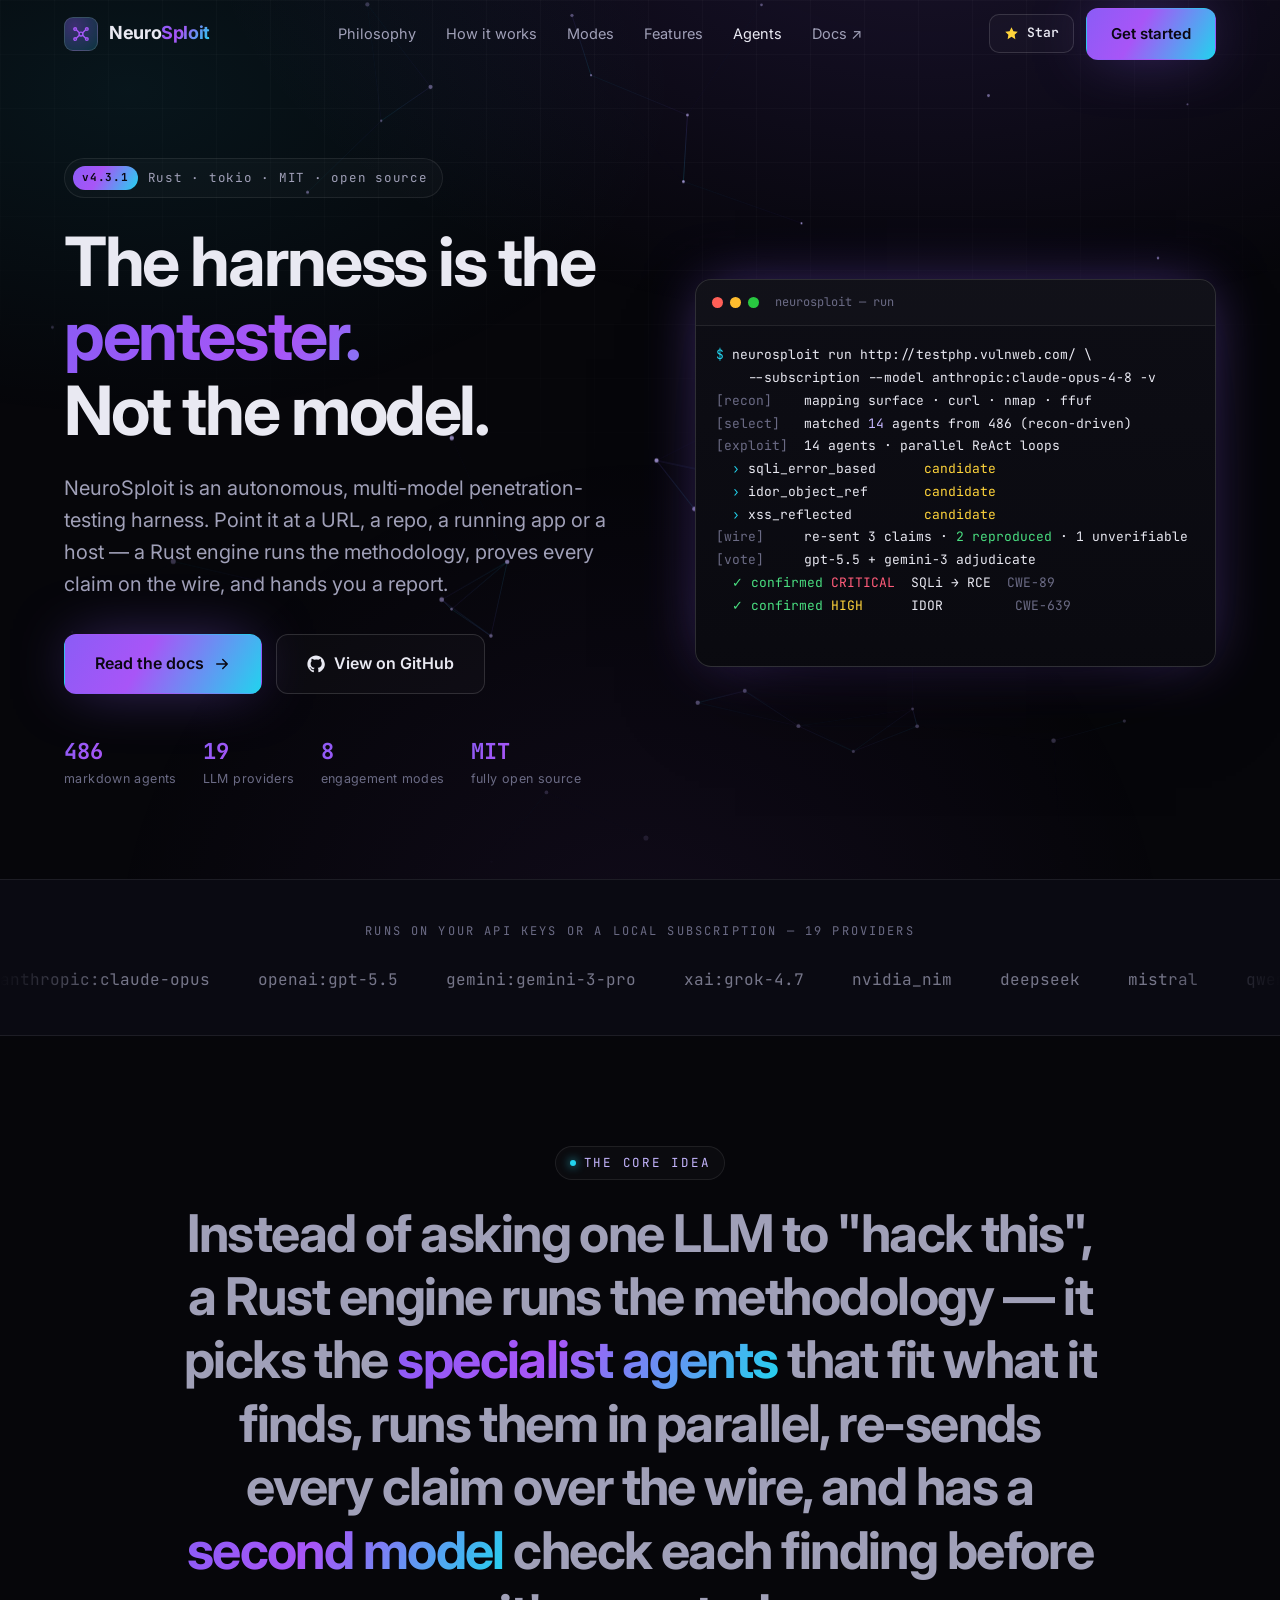
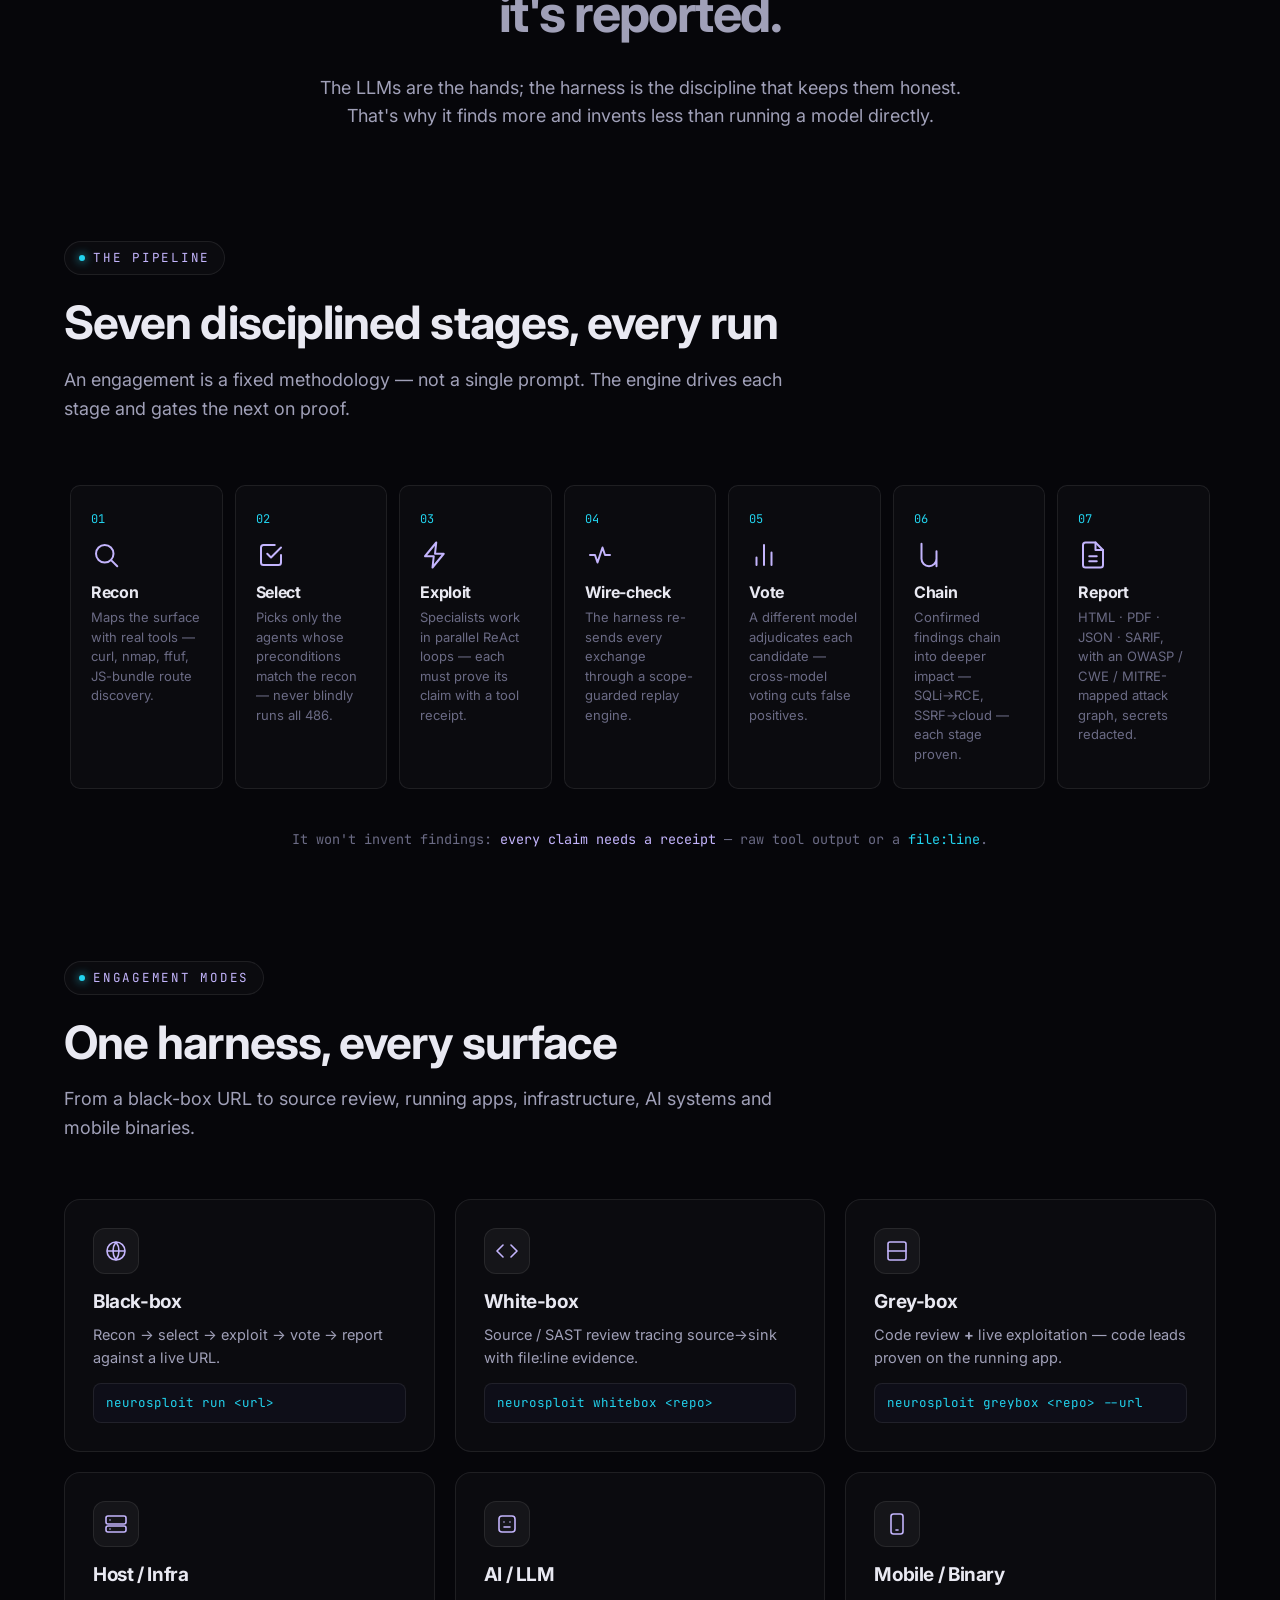
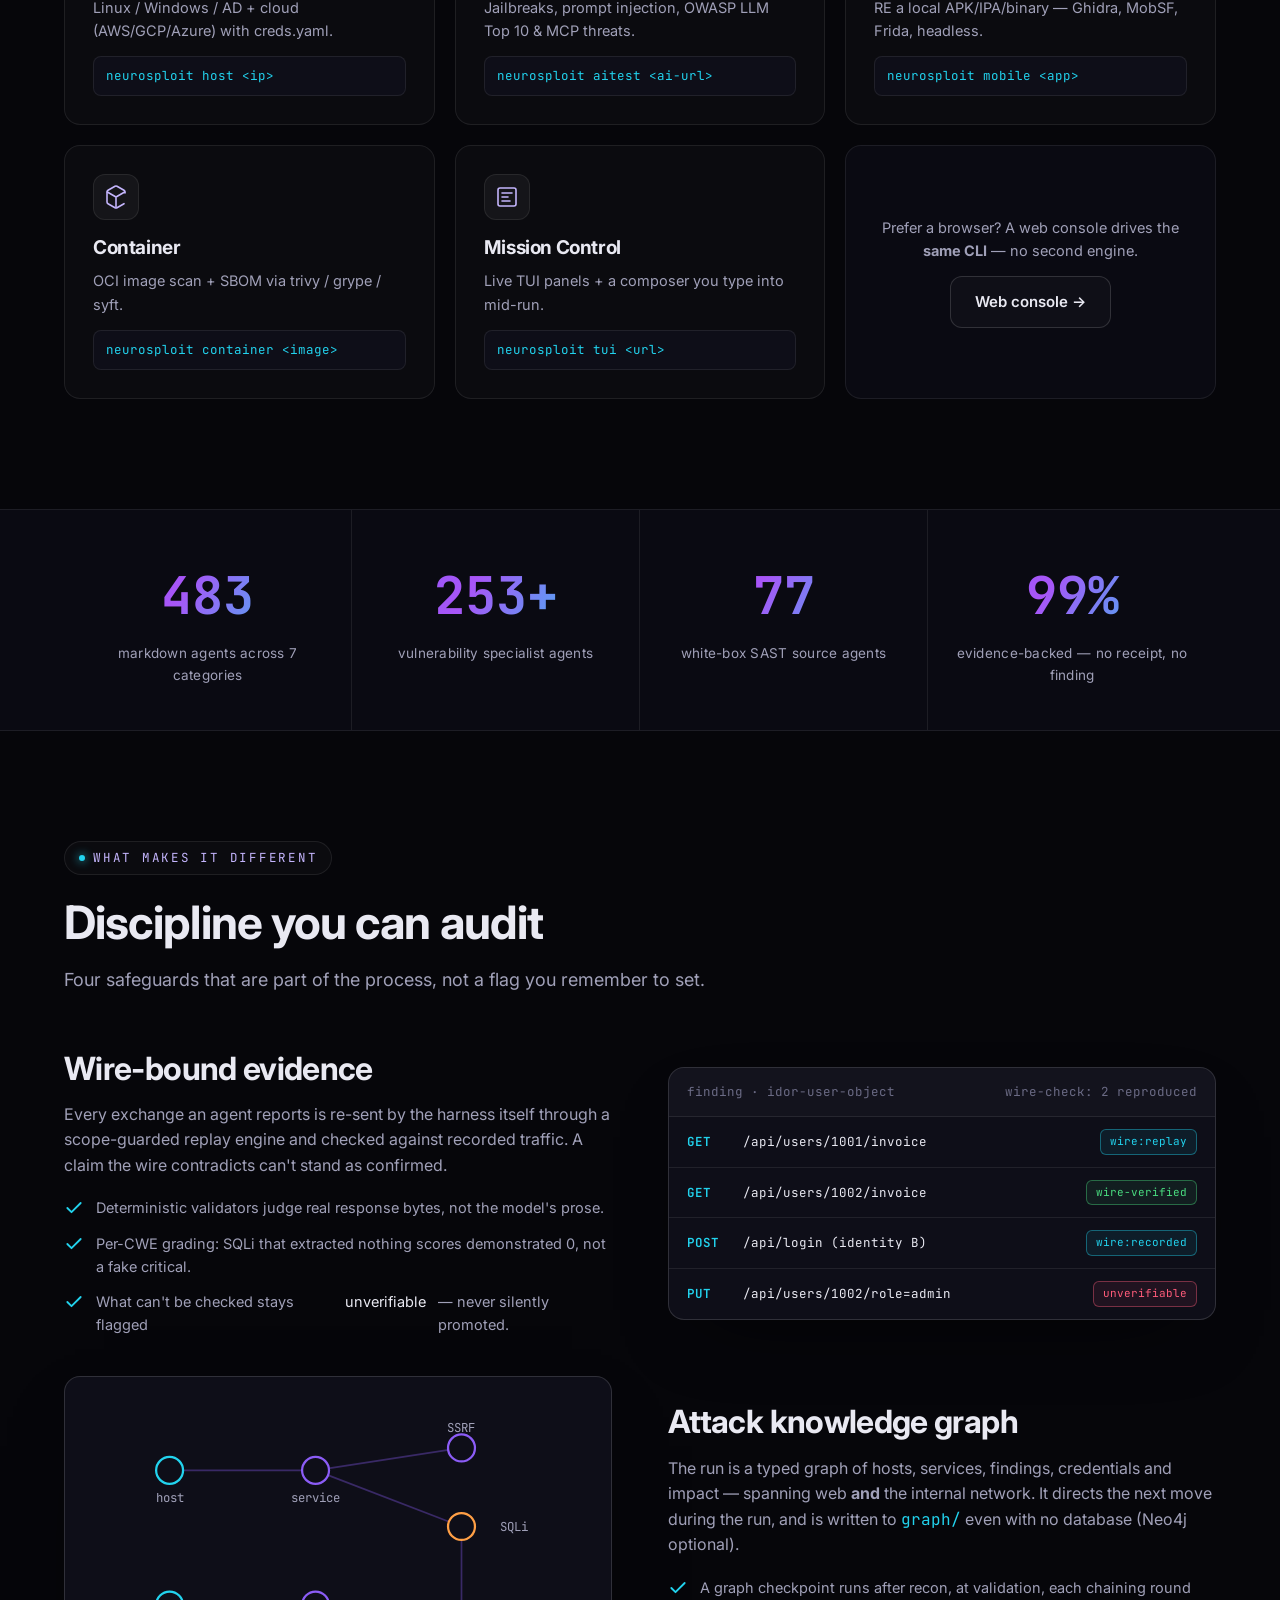
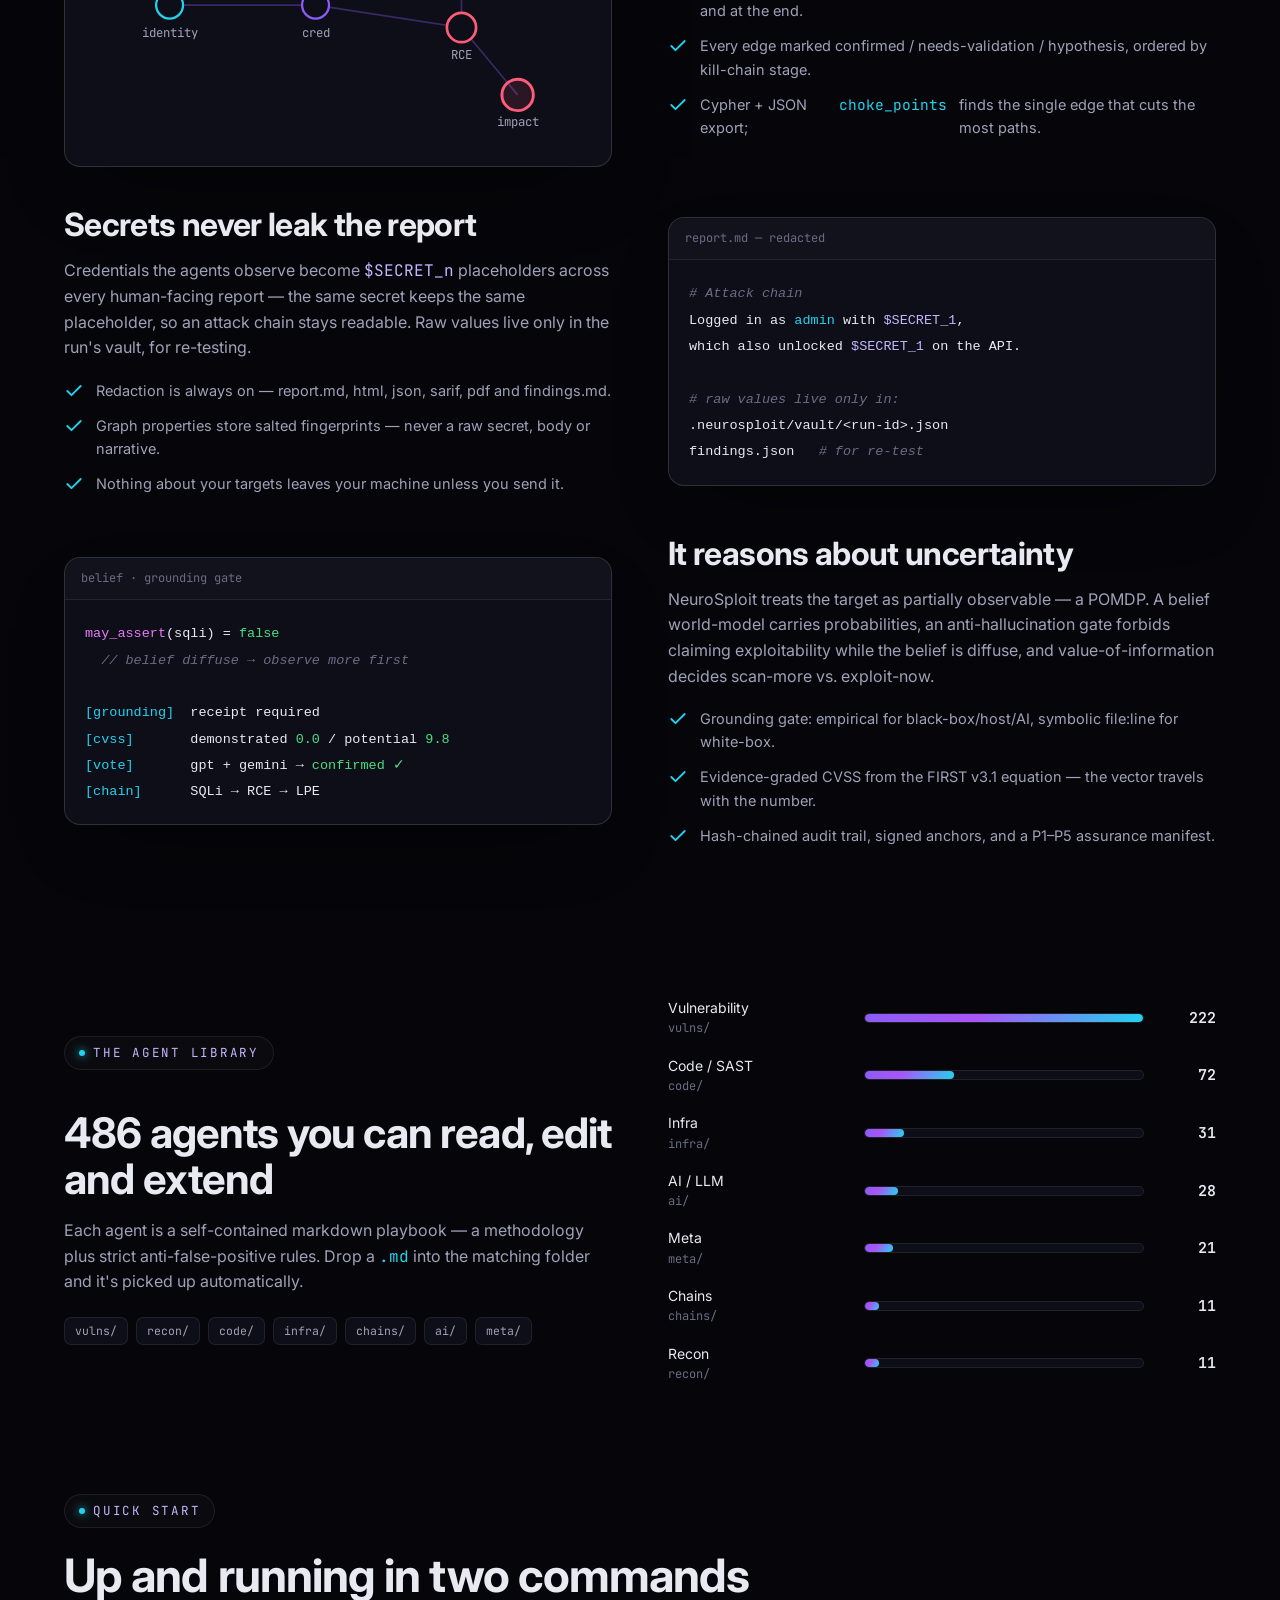
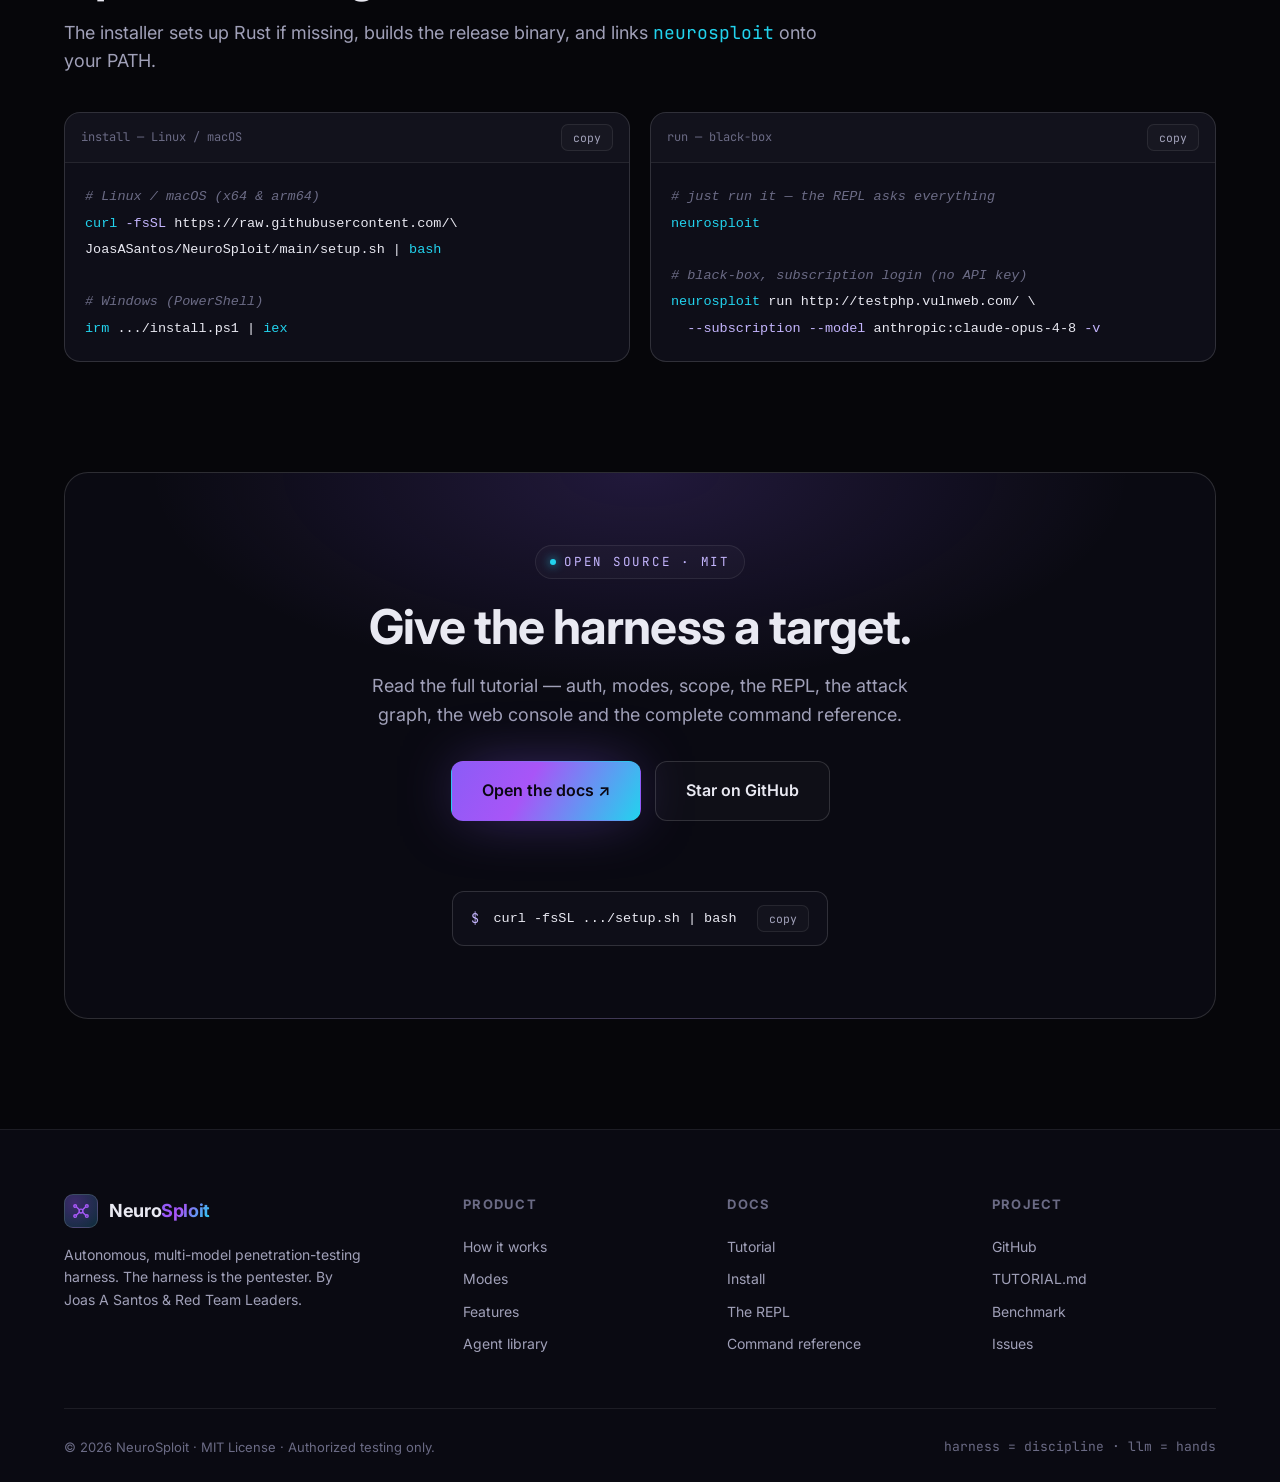
==== index.html @ c35fa8fe "feat: NeuroSploit marketing site + full docs for GitHub Pages Animated landing page (neural-network " ====
<!doctype html>
<html lang="en">
<head>
<meta charset="utf-8" />
<meta name="viewport" content="width=device-width, initial-scale=1" />
<title>NeuroSploit — Autonomous AI Penetration-Testing Harness</title>
<meta name="description" content="NeuroSploit is an autonomous, multi-model penetration-testing harness written in Rust. The harness is the pentester — recon, exploit, wire-check, cross-model vote, chain and report, with every claim backed by a receipt." />
<meta name="theme-color" content="#06060a" />

<!-- Open Graph -->
<meta property="og:type" content="website" />
<meta property="og:title" content="NeuroSploit — Autonomous AI Penetration-Testing Harness" />
<meta property="og:description" content="The harness is the pentester, not the model. Autonomous, multi-model, CLI-first, open source (MIT)." />
<meta property="og:url" content="https://neurosploitai.github.io/" />
<meta name="twitter:card" content="summary_large_image" />

<link rel="icon" href="assets/favicon.svg" type="image/svg+xml" />
<link rel="preconnect" href="https://fonts.googleapis.com" />
<link rel="preconnect" href="https://fonts.gstatic.com" crossorigin />
<link rel="stylesheet" href="https://fonts.googleapis.com/css2?family=Inter:wght@400;500;600;700;800&family=JetBrains+Mono:wght@400;500;600;700&display=swap" />
<link rel="stylesheet" href="assets/css/styles.css" />
</head>
<body>

<!-- ============ NAV ============ -->
<header class="nav" id="nav">
  <div class="wrap">
    <a class="brand" href="#top" aria-label="NeuroSploit home">
      <span class="logo">
        <svg viewBox="0 0 24 24" fill="none" stroke="url(#ng)" stroke-width="1.7" stroke-linecap="round" stroke-linejoin="round">
          <defs><linearGradient id="ng" x1="0" y1="0" x2="24" y2="24"><stop offset="0" stop-color="#a855f7"/><stop offset="1" stop-color="#22d3ee"/></linearGradient></defs>
          <circle cx="12" cy="12" r="2.3"/><circle cx="5" cy="6" r="1.6"/><circle cx="19" cy="6" r="1.6"/><circle cx="5" cy="18" r="1.6"/><circle cx="19" cy="18" r="1.6"/>
          <path d="M6.4 7 10 10.5M17.6 7 14 10.5M6.4 17 10 13.5M17.6 17 14 13.5"/>
        </svg>
      </span>
      <span>Neuro<b>Sploit</b></span>
    </a>

    <nav class="nav-links" id="navLinks">
      <a href="#thesis">Philosophy</a>
      <a href="#how">How it works</a>
      <a href="#modes">Modes</a>
      <a href="#features">Features</a>
      <a href="#agents">Agents</a>
      <a href="docs.html" target="_blank" rel="noopener">Docs ↗</a>
    </nav>

    <div class="nav-cta">
      <a class="nav-star" href="https://github.com/JoasASantos/NeuroSploit" target="_blank" rel="noopener">
        <svg viewBox="0 0 24 24" fill="currentColor"><path d="m12 2 3.09 6.26L22 9.27l-5 4.87L18.18 21 12 17.27 5.82 21 7 14.14l-5-4.87 6.91-1.01L12 2z"/></svg>
        Star
      </a>
      <a class="btn btn-primary" href="docs.html" target="_blank" rel="noopener">Get started</a>
      <button class="nav-burger" id="burger" aria-label="Menu"><span></span><span></span><span></span></button>
    </div>
  </div>
</header>

<main id="top">

<!-- ============ HERO ============ -->
<section class="hero">
  <canvas id="neural-canvas"></canvas>
  <div class="wrap">
    <div class="hero-grid">
      <div class="hero-copy">
        <span class="hero-badge"><span class="tag">v4.3.1</span> Rust · tokio · MIT · open source</span>
        <h1>
          <span class="line">The harness is the</span>
          <span class="line gradient-text">pentester.</span>
          <span class="line">Not the model.</span>
        </h1>
        <p class="lead">
          NeuroSploit is an autonomous, multi-model penetration-testing harness.
          Point it at a URL, a repo, a running app or a host — a Rust engine runs the
          methodology, proves every claim on the wire, and hands you a report.
        </p>
        <div class="hero-actions">
          <a class="btn btn-primary btn-lg" href="docs.html" target="_blank" rel="noopener">
            Read the docs
            <svg viewBox="0 0 24 24" fill="none" stroke="currentColor" stroke-width="2" stroke-linecap="round" stroke-linejoin="round"><path d="M5 12h14M13 6l6 6-6 6"/></svg>
          </a>
          <a class="btn btn-ghost btn-lg" href="https://github.com/JoasASantos/NeuroSploit" target="_blank" rel="noopener">
            <svg viewBox="0 0 24 24" fill="currentColor"><path d="M12 .5C5.7.5.5 5.7.5 12c0 5.1 3.3 9.4 7.9 10.9.6.1.8-.3.8-.6v-2c-3.2.7-3.9-1.5-3.9-1.5-.5-1.3-1.3-1.7-1.3-1.7-1.1-.7.1-.7.1-.7 1.2.1 1.8 1.2 1.8 1.2 1 1.8 2.8 1.3 3.5 1 .1-.8.4-1.3.8-1.6-2.6-.3-5.3-1.3-5.3-5.7 0-1.3.5-2.3 1.2-3.1-.1-.3-.5-1.5.1-3.1 0 0 1-.3 3.3 1.2a11.5 11.5 0 0 1 6 0C17.3 4.7 18.3 5 18.3 5c.6 1.6.2 2.8.1 3.1.8.8 1.2 1.8 1.2 3.1 0 4.4-2.7 5.4-5.3 5.7.4.4.8 1.1.8 2.2v3.3c0 .3.2.7.8.6 4.6-1.5 7.9-5.8 7.9-10.9C23.5 5.7 18.3.5 12 .5z"/></svg>
            View on GitHub
          </a>
        </div>
        <div class="hero-meta">
          <div class="m"><b data-count="486">0</b><span>markdown agents</span></div>
          <div class="m"><b data-count="19">0</b><span>LLM providers</span></div>
          <div class="m"><b data-count="8">0</b><span>engagement modes</span></div>
          <div class="m"><b>MIT</b><span>fully open source</span></div>
        </div>
      </div>

      <!-- terminal -->
      <div class="terminal reveal">
        <div class="terminal-bar">
          <span class="dots"><i></i><i></i><i></i></span>
          <span class="title">neurosploit — run</span>
        </div>
        <div class="terminal-body" id="term"></div>
      </div>
    </div>
  </div>
</section>

<!-- ============ PROVIDERS MARQUEE ============ -->
<div class="marquee-wrap">
  <div class="wrap"><p class="marquee-label">Runs on your API keys or a local subscription — 19 providers</p></div>
  <div class="marquee-mask">
    <div class="marquee" id="marquee">
      <span>anthropic:claude-opus</span><span>openai:gpt-5.5</span><span>gemini:gemini-3-pro</span><span>xai:grok-4.7</span><span>nvidia_nim</span><span>deepseek</span><span>mistral</span><span>qwen</span><span>groq</span><span>together</span><span>moonshot:kimi-k3</span><span>openrouter</span><span>ollama · local</span><span>llamacpp · CPU</span><span>litellm proxy</span>
      <span>anthropic:claude-opus</span><span>openai:gpt-5.5</span><span>gemini:gemini-3-pro</span><span>xai:grok-4.7</span><span>nvidia_nim</span><span>deepseek</span><span>mistral</span><span>qwen</span><span>groq</span><span>together</span><span>moonshot:kimi-k3</span><span>openrouter</span><span>ollama · local</span><span>llamacpp · CPU</span><span>litellm proxy</span>
    </div>
  </div>
</div>

<!-- ============ THESIS ============ -->
<section class="section" id="thesis">
  <div class="wrap thesis">
    <span class="eyebrow reveal"><span class="dot"></span>The core idea</span>
    <p class="big reveal d1">
      Instead of asking one LLM to <em>"hack this"</em>, a Rust engine runs the methodology —
      it picks the <span class="gradient-text">specialist agents</span> that fit what it finds,
      runs them in parallel, re-sends every claim over the wire, and has a
      <span class="gradient-text">second model</span> check each finding before it's reported.
    </p>
    <p class="reveal d2">The LLMs are the hands; the harness is the discipline that keeps them honest. That's why it finds more and invents less than running a model directly.</p>
  </div>
</section>

<!-- ============ HOW IT WORKS ============ -->
<section class="section" id="how" style="padding-top:0">
  <div class="wrap">
    <div class="section-head reveal">
      <span class="eyebrow"><span class="dot"></span>The pipeline</span>
      <h2>Seven disciplined stages, every run</h2>
      <p>An engagement is a fixed methodology — not a single prompt. The engine drives each stage and gates the next on proof.</p>
    </div>
    <div class="pipeline reveal d1">
      <div class="pipe-step"><div class="n">01</div><svg class="ico" viewBox="0 0 24 24" fill="none" stroke="currentColor" stroke-width="1.6" stroke-linecap="round" stroke-linejoin="round"><circle cx="11" cy="11" r="7"/><path d="m21 21-4.3-4.3"/></svg><h4>Recon</h4><p>Maps the surface with real tools — curl, nmap, ffuf, JS-bundle route discovery.</p></div>
      <div class="pipe-step"><div class="n">02</div><svg class="ico" viewBox="0 0 24 24" fill="none" stroke="currentColor" stroke-width="1.6" stroke-linecap="round" stroke-linejoin="round"><path d="M9 11l3 3 8-8"/><path d="M20 12v6a2 2 0 0 1-2 2H6a2 2 0 0 1-2-2V6a2 2 0 0 1 2-2h9"/></svg><h4>Select</h4><p>Picks only the agents whose preconditions match the recon — never blindly runs all 486.</p></div>
      <div class="pipe-step"><div class="n">03</div><svg class="ico" viewBox="0 0 24 24" fill="none" stroke="currentColor" stroke-width="1.6" stroke-linecap="round" stroke-linejoin="round"><path d="m13 2-9 11h7l-1 9 9-11h-7l1-9z"/></svg><h4>Exploit</h4><p>Specialists work in parallel ReAct loops — each must prove its claim with a tool receipt.</p></div>
      <div class="pipe-step"><div class="n">04</div><svg class="ico" viewBox="0 0 24 24" fill="none" stroke="currentColor" stroke-width="1.6" stroke-linecap="round" stroke-linejoin="round"><path d="M4 12h4l2 6 4-12 2 6h4"/></svg><h4>Wire-check</h4><p>The harness re-sends every exchange through a scope-guarded replay engine.</p></div>
      <div class="pipe-step"><div class="n">05</div><svg class="ico" viewBox="0 0 24 24" fill="none" stroke="currentColor" stroke-width="1.6" stroke-linecap="round" stroke-linejoin="round"><path d="M18 20V10M12 20V4M6 20v-6"/></svg><h4>Vote</h4><p>A different model adjudicates each candidate — cross-model voting cuts false positives.</p></div>
      <div class="pipe-step"><div class="n">06</div><svg class="ico" viewBox="0 0 24 24" fill="none" stroke="currentColor" stroke-width="1.6" stroke-linecap="round" stroke-linejoin="round"><path d="M6 3v12M18 9v12M6 15a6 6 0 0 0 6 6 6 6 0 0 0 6-6"/><circle cx="6" cy="3" r="0"/></svg><h4>Chain</h4><p>Confirmed findings chain into deeper impact — SQLi→RCE, SSRF→cloud — each stage proven.</p></div>
      <div class="pipe-step"><div class="n">07</div><svg class="ico" viewBox="0 0 24 24" fill="none" stroke="currentColor" stroke-width="1.6" stroke-linecap="round" stroke-linejoin="round"><path d="M14 2H6a2 2 0 0 0-2 2v16a2 2 0 0 0 2 2h12a2 2 0 0 0 2-2V8z"/><path d="M14 2v6h6M9 13h6M9 17h6"/></svg><h4>Report</h4><p>HTML · PDF · JSON · SARIF, with an OWASP / CWE / MITRE-mapped attack graph, secrets redacted.</p></div>
    </div>
    <p class="reveal d2" style="text-align:center;margin-top:34px;color:var(--text-faint);font-family:var(--mono);font-size:13.5px">
      It won't invent findings: <span style="color:var(--violet-soft)">every claim needs a receipt</span> — raw tool output or a <span style="color:var(--cyan)">file:line</span>.
    </p>
  </div>
</section>

<!-- ============ MODES ============ -->
<section class="section" id="modes" style="padding-top:0">
  <div class="wrap">
    <div class="section-head reveal">
      <span class="eyebrow"><span class="dot"></span>Engagement modes</span>
      <h2>One harness, every surface</h2>
      <p>From a black-box URL to source review, running apps, infrastructure, AI systems and mobile binaries.</p>
    </div>
    <div class="grid grid-3">
      <div class="card mode-card reveal"><div class="card-ico"><svg viewBox="0 0 24 24" fill="none" stroke="currentColor" stroke-width="1.6"><circle cx="12" cy="12" r="9"/><path d="M3 12h18M12 3a15 15 0 0 1 0 18M12 3a15 15 0 0 0 0 18"/></svg></div><h3>Black-box</h3><p>Recon → select → exploit → vote → report against a live URL.</p><div class="cmd-line">neurosploit run &lt;url&gt;</div></div>
      <div class="card mode-card reveal d1"><div class="card-ico"><svg viewBox="0 0 24 24" fill="none" stroke="currentColor" stroke-width="1.6" stroke-linecap="round" stroke-linejoin="round"><path d="m8 6-6 6 6 6M16 6l6 6-6 6"/></svg></div><h3>White-box</h3><p>Source / SAST review tracing source→sink with file:line evidence.</p><div class="cmd-line">neurosploit whitebox &lt;repo&gt;</div></div>
      <div class="card mode-card reveal d2"><div class="card-ico"><svg viewBox="0 0 24 24" fill="none" stroke="currentColor" stroke-width="1.6" stroke-linecap="round" stroke-linejoin="round"><rect x="3" y="3" width="18" height="18" rx="2"/><path d="M3 12h18"/></svg></div><h3>Grey-box</h3><p>Code review <b>+</b> live exploitation — code leads proven on the running app.</p><div class="cmd-line">neurosploit greybox &lt;repo&gt; --url</div></div>
      <div class="card mode-card reveal"><div class="card-ico"><svg viewBox="0 0 24 24" fill="none" stroke="currentColor" stroke-width="1.6" stroke-linecap="round" stroke-linejoin="round"><rect x="2" y="4" width="20" height="8" rx="2"/><rect x="2" y="14" width="20" height="6" rx="2"/><path d="M6 8h.01M6 17h.01"/></svg></div><h3>Host / Infra</h3><p>Linux / Windows / AD + cloud (AWS/GCP/Azure) with creds.yaml.</p><div class="cmd-line">neurosploit host &lt;ip&gt;</div></div>
      <div class="card mode-card reveal d1"><div class="card-ico"><svg viewBox="0 0 24 24" fill="none" stroke="currentColor" stroke-width="1.6" stroke-linecap="round" stroke-linejoin="round"><rect x="4" y="4" width="16" height="16" rx="3"/><path d="M9 10h.01M15 10h.01M9 15h6"/></svg></div><h3>AI / LLM</h3><p>Jailbreaks, prompt injection, OWASP LLM Top 10 &amp; MCP threats.</p><div class="cmd-line">neurosploit aitest &lt;ai-url&gt;</div></div>
      <div class="card mode-card reveal d2"><div class="card-ico"><svg viewBox="0 0 24 24" fill="none" stroke="currentColor" stroke-width="1.6" stroke-linecap="round" stroke-linejoin="round"><rect x="6" y="2" width="12" height="20" rx="2.5"/><path d="M11 18h2"/></svg></div><h3>Mobile / Binary</h3><p>RE a local APK/IPA/binary — Ghidra, MobSF, Frida, headless.</p><div class="cmd-line">neurosploit mobile &lt;app&gt;</div></div>
      <div class="card mode-card reveal"><div class="card-ico"><svg viewBox="0 0 24 24" fill="none" stroke="currentColor" stroke-width="1.6" stroke-linecap="round" stroke-linejoin="round"><path d="M21 8V7a2 2 0 0 0-1-1.7l-7-4a2 2 0 0 0-2 0l-7 4A2 2 0 0 0 3 7v10a2 2 0 0 0 1 1.7l7 4a2 2 0 0 0 2 0l7-4"/><path d="m3.3 7 8.7 5 8.7-5M12 22V12"/></svg></div><h3>Container</h3><p>OCI image scan + SBOM via trivy / grype / syft.</p><div class="cmd-line">neurosploit container &lt;image&gt;</div></div>
      <div class="card mode-card reveal d1"><div class="card-ico"><svg viewBox="0 0 24 24" fill="none" stroke="currentColor" stroke-width="1.6" stroke-linecap="round" stroke-linejoin="round"><rect x="3" y="3" width="18" height="18" rx="2"/><path d="M7 8h10M7 12h6M7 16h8"/></svg></div><h3>Mission Control</h3><p>Live TUI panels + a composer you type into mid-run.</p><div class="cmd-line">neurosploit tui &lt;url&gt;</div></div>
      <div class="card mode-card reveal d2" style="display:flex;align-items:center;justify-content:center;text-align:center;background:var(--bg-2)">
        <div><p style="margin-bottom:14px;color:var(--text-dim)">Prefer a browser? A web console drives the <b>same CLI</b> — no second engine.</p>
        <a class="btn btn-ghost" href="docs.html#web-console" target="_blank" rel="noopener">Web console →</a></div>
      </div>
    </div>
  </div>
</section>

<!-- ============ STATS BAND ============ -->
<section class="stats-band section-sm" style="padding:0">
  <div class="wrap" style="max-width:100%;padding:0">
    <div class="stats-grid wrap" style="padding:0 24px">
      <div class="stat reveal"><div class="num" data-count="486" data-suffix="">0</div><div class="lbl">markdown agents across 7 categories</div></div>
      <div class="stat reveal d1"><div class="num" data-count="255" data-suffix="+">0</div><div class="lbl">vulnerability specialist agents</div></div>
      <div class="stat reveal d2"><div class="num" data-count="78" data-suffix="">0</div><div class="lbl">white-box SAST source agents</div></div>
      <div class="stat reveal d3"><div class="num" data-count="100" data-suffix="%">0</div><div class="lbl">evidence-backed — no receipt, no finding</div></div>
    </div>
  </div>
</section>

<!-- ============ FEATURES (split rows) ============ -->
<section class="section" id="features">
  <div class="wrap">
    <div class="section-head reveal">
      <span class="eyebrow"><span class="dot"></span>What makes it different</span>
      <h2>Discipline you can audit</h2>
      <p>Four safeguards that are part of the process, not a flag you remember to set.</p>
    </div>

    <!-- row 1: wire evidence -->
    <div class="feature-row">
      <div class="reveal">
        <h3>Wire-bound evidence</h3>
        <p>Every exchange an agent reports is re-sent by the harness itself through a scope-guarded replay engine and checked against recorded traffic. A claim the wire contradicts can't stand as confirmed.</p>
        <ul class="feature-list">
          <li><svg viewBox="0 0 24 24" fill="none" stroke="currentColor" stroke-width="2.2" stroke-linecap="round" stroke-linejoin="round"><path d="M20 6 9 17l-5-5"/></svg>Deterministic validators judge real response bytes, not the model's prose.</li>
          <li><svg viewBox="0 0 24 24" fill="none" stroke="currentColor" stroke-width="2.2" stroke-linecap="round" stroke-linejoin="round"><path d="M20 6 9 17l-5-5"/></svg>Per-CWE grading: SQLi that extracted nothing scores demonstrated 0, not a fake critical.</li>
          <li><svg viewBox="0 0 24 24" fill="none" stroke="currentColor" stroke-width="2.2" stroke-linecap="round" stroke-linejoin="round"><path d="M20 6 9 17l-5-5"/></svg>What can't be checked stays flagged <span style="color:var(--text)">unverifiable</span> — never silently promoted.</li>
        </ul>
      </div>
      <div class="fr-media reveal d1">
        <div class="evidence">
          <div class="ev-head"><span>finding · idor-user-object</span><span>wire-check: 2 reproduced</span></div>
          <div class="ev-row"><span class="method">GET</span><span class="muted">/api/users/1001/invoice</span><span class="badge-wire replay">wire:replay</span></div>
          <div class="ev-row"><span class="method">GET</span><span class="muted">/api/users/1002/invoice</span><span class="badge-wire verified">wire-verified</span></div>
          <div class="ev-row"><span class="method">POST</span><span class="muted">/api/login (identity B)</span><span class="badge-wire replay">wire:recorded</span></div>
          <div class="ev-row"><span class="method">PUT</span><span class="muted">/api/users/1002/role=admin</span><span class="badge-wire contra">unverifiable</span></div>
        </div>
      </div>
    </div>

    <!-- row 2: attack graph -->
    <div class="feature-row reverse">
      <div class="reveal">
        <h3>Attack knowledge graph</h3>
        <p>The run is a typed graph of hosts, services, findings, credentials and impact — spanning web <b>and</b> the internal network. It directs the next move during the run, and is written to <code style="font-family:var(--mono);color:var(--cyan)">graph/</code> even with no database (Neo4j optional).</p>
        <ul class="feature-list">
          <li><svg viewBox="0 0 24 24" fill="none" stroke="currentColor" stroke-width="2.2" stroke-linecap="round" stroke-linejoin="round"><path d="M20 6 9 17l-5-5"/></svg>A graph checkpoint runs after recon, at validation, each chaining round and at the end.</li>
          <li><svg viewBox="0 0 24 24" fill="none" stroke="currentColor" stroke-width="2.2" stroke-linecap="round" stroke-linejoin="round"><path d="M20 6 9 17l-5-5"/></svg>Every edge marked confirmed / needs-validation / hypothesis, ordered by kill-chain stage.</li>
          <li><svg viewBox="0 0 24 24" fill="none" stroke="currentColor" stroke-width="2.2" stroke-linecap="round" stroke-linejoin="round"><path d="M20 6 9 17l-5-5"/></svg>Cypher + JSON export; <code style="font-family:var(--mono);color:var(--cyan)">choke_points</code> finds the single edge that cuts the most paths.</li>
        </ul>
      </div>
      <div class="fr-media reveal d1">
        <div class="graph-viz">
          <svg viewBox="0 0 440 300" id="graphSvg" fill="none">
            <g stroke="rgba(139,92,246,.35)" stroke-width="1.5">
              <line class="gedge" x1="70" y1="60" x2="200" y2="60"/>
              <line class="gedge" x1="200" y1="60" x2="330" y2="40"/>
              <line class="gedge" x1="200" y1="60" x2="330" y2="110"/>
              <line class="gedge" x1="330" y1="110" x2="330" y2="200"/>
              <line class="gedge" x1="70" y1="180" x2="200" y2="180"/>
              <line class="gedge" x1="200" y1="180" x2="330" y2="200"/>
              <line class="gedge" x1="330" y1="200" x2="380" y2="260"/>
            </g>
            <g>
              <g class="gnode"><circle cx="70" cy="60" r="12" fill="#0e0e18" stroke="#22d3ee" stroke-width="2"/><text class="node-label" x="70" y="88" text-anchor="middle">host</text></g>
              <g class="gnode"><circle cx="200" cy="60" r="12" fill="#0e0e18" stroke="#8b5cf6" stroke-width="2"/><text class="node-label" x="200" y="88" text-anchor="middle">service</text></g>
              <g class="gnode"><circle cx="330" cy="40" r="12" fill="#0e0e18" stroke="#8b5cf6" stroke-width="2"/><text class="node-label" x="330" y="26" text-anchor="middle">SSRF</text></g>
              <g class="gnode"><circle cx="330" cy="110" r="12" fill="#0e0e18" stroke="#ff9f45" stroke-width="2"/><text class="node-label" x="364" y="114" text-anchor="start">SQLi</text></g>
              <g class="gnode"><circle cx="70" cy="180" r="12" fill="#0e0e18" stroke="#22d3ee" stroke-width="2"/><text class="node-label" x="70" y="208" text-anchor="middle">identity</text></g>
              <g class="gnode"><circle cx="200" cy="180" r="12" fill="#0e0e18" stroke="#8b5cf6" stroke-width="2"/><text class="node-label" x="200" y="208" text-anchor="middle">cred</text></g>
              <g class="gnode"><circle cx="330" cy="200" r="13" fill="#0e0e18" stroke="#ff5c7a" stroke-width="2.4"/><text class="node-label" x="330" y="228" text-anchor="middle">RCE</text></g>
              <g class="gnode"><circle cx="380" cy="260" r="14" fill="rgba(255,92,122,.12)" stroke="#ff5c7a" stroke-width="2.6"/><text class="node-label" x="380" y="288" text-anchor="middle" fill="#ff5c7a">impact</text></g>
            </g>
          </svg>
        </div>
      </div>
    </div>

    <!-- row 3 -->
    <div class="feature-row">
      <div class="reveal">
        <h3>Secrets never leak the report</h3>
        <p>Credentials the agents observe become <code style="font-family:var(--mono);color:var(--violet-soft)">$SECRET_n</code> placeholders across every human-facing report — the same secret keeps the same placeholder, so an attack chain stays readable. Raw values live only in the run's vault, for re-testing.</p>
        <ul class="feature-list">
          <li><svg viewBox="0 0 24 24" fill="none" stroke="currentColor" stroke-width="2.2" stroke-linecap="round" stroke-linejoin="round"><path d="M20 6 9 17l-5-5"/></svg>Redaction is always on — report.md, html, json, sarif, pdf and findings.md.</li>
          <li><svg viewBox="0 0 24 24" fill="none" stroke="currentColor" stroke-width="2.2" stroke-linecap="round" stroke-linejoin="round"><path d="M20 6 9 17l-5-5"/></svg>Graph properties store salted fingerprints — never a raw secret, body or narrative.</li>
          <li><svg viewBox="0 0 24 24" fill="none" stroke="currentColor" stroke-width="2.2" stroke-linecap="round" stroke-linejoin="round"><path d="M20 6 9 17l-5-5"/></svg>Nothing about your targets leaves your machine unless you send it.</li>
        </ul>
      </div>
      <div class="fr-media reveal d1">
        <div class="codeblock" style="border:0">
          <div class="cb-bar"><span>report.md — redacted</span></div>
          <pre><code><span class="tok-comment"># Attack chain</span>
Logged in as <span class="tok-cmd">admin</span> with <span class="tok-flag">$SECRET_1</span>,
which also unlocked <span class="tok-flag">$SECRET_1</span> on the API.

<span class="tok-comment"># raw values live only in:</span>
.neurosploit/vault/&lt;run-id&gt;.json
findings.json   <span class="tok-comment"># for re-test</span></code></pre>
        </div>
      </div>
    </div>

    <!-- row 4: pomdp / deterministic -->
    <div class="feature-row reverse">
      <div class="reveal">
        <h3>It reasons about uncertainty</h3>
        <p>NeuroSploit treats the target as partially observable — a POMDP. A belief world-model carries probabilities, an anti-hallucination gate forbids claiming exploitability while the belief is diffuse, and value-of-information decides scan-more vs. exploit-now.</p>
        <ul class="feature-list">
          <li><svg viewBox="0 0 24 24" fill="none" stroke="currentColor" stroke-width="2.2" stroke-linecap="round" stroke-linejoin="round"><path d="M20 6 9 17l-5-5"/></svg>Grounding gate: empirical for black-box/host/AI, symbolic file:line for white-box.</li>
          <li><svg viewBox="0 0 24 24" fill="none" stroke="currentColor" stroke-width="2.2" stroke-linecap="round" stroke-linejoin="round"><path d="M20 6 9 17l-5-5"/></svg>Evidence-graded CVSS from the FIRST v3.1 equation — the vector travels with the number.</li>
          <li><svg viewBox="0 0 24 24" fill="none" stroke="currentColor" stroke-width="2.2" stroke-linecap="round" stroke-linejoin="round"><path d="M20 6 9 17l-5-5"/></svg>Hash-chained audit trail, signed anchors, and a P1–P5 assurance manifest.</li>
        </ul>
      </div>
      <div class="fr-media reveal d1">
        <div class="codeblock" style="border:0">
          <div class="cb-bar"><span>belief · grounding gate</span></div>
          <pre><code><span class="tok-kw">may_assert</span>(sqli) = <span class="tok-str">false</span>
  <span class="tok-comment">// belief diffuse → observe more first</span>

<span class="tok-cmd">[grounding]</span>  receipt required
<span class="tok-cmd">[cvss]</span>       demonstrated <span class="tok-str">0.0</span> / potential <span class="tok-str">9.8</span>
<span class="tok-cmd">[vote]</span>       gpt + gemini → <span style="color:var(--low)">confirmed ✓</span>
<span class="tok-cmd">[chain]</span>      SQLi → RCE → LPE</code></pre>
        </div>
      </div>
    </div>
  </div>
</section>

<!-- ============ AGENT LIBRARY ============ -->
<section class="section" id="agents" style="padding-top:0">
  <div class="wrap">
    <div class="grid grid-2" style="align-items:center;gap:56px">
      <div class="reveal">
        <span class="eyebrow"><span class="dot"></span>The agent library</span>
        <h2 style="font-size:clamp(28px,4vw,42px);margin:18px 0 16px">486 agents you can read, edit and extend</h2>
        <p style="color:var(--text-dim);font-size:16px;margin-bottom:22px">Each agent is a self-contained markdown playbook — a methodology plus strict anti-false-positive rules. Drop a <code style="font-family:var(--mono);color:var(--cyan)">.md</code> into the matching folder and it's picked up automatically.</p>
        <div class="tag-row" style="display:flex;flex-wrap:wrap;gap:8px">
          <span class="chip">vulns/</span><span class="chip">recon/</span><span class="chip">code/</span><span class="chip">infra/</span><span class="chip">chains/</span><span class="chip">ai/</span><span class="chip">meta/</span>
        </div>
      </div>
      <div class="reveal d1">
        <div class="agent-bars" id="agentBars">
          <div class="agent-bar"><div class="ab-name">Vulnerability <small>vulns/</small></div><div class="ab-track"><div class="ab-fill" data-pct="100"></div></div><div class="ab-val" data-count="241">0</div></div>
          <div class="agent-bar"><div class="ab-name">Code / SAST <small>code/</small></div><div class="ab-track"><div class="ab-fill" data-pct="32"></div></div><div class="ab-val" data-count="78">0</div></div>
          <div class="agent-bar"><div class="ab-name">Infra <small>infra/</small></div><div class="ab-track"><div class="ab-fill" data-pct="14"></div></div><div class="ab-val" data-count="34">0</div></div>
          <div class="agent-bar"><div class="ab-name">AI / LLM <small>ai/</small></div><div class="ab-track"><div class="ab-fill" data-pct="12"></div></div><div class="ab-val" data-count="30">0</div></div>
          <div class="agent-bar"><div class="ab-name">Meta <small>meta/</small></div><div class="ab-track"><div class="ab-fill" data-pct="10"></div></div><div class="ab-val" data-count="23">0</div></div>
          <div class="agent-bar"><div class="ab-name">Chains <small>chains/</small></div><div class="ab-track"><div class="ab-fill" data-pct="5"></div></div><div class="ab-val" data-count="12">0</div></div>
          <div class="agent-bar"><div class="ab-name">Recon <small>recon/</small></div><div class="ab-track"><div class="ab-fill" data-pct="5"></div></div><div class="ab-val" data-count="12">0</div></div>
        </div>
      </div>
    </div>
  </div>
</section>

<!-- ============ INSTALL / QUICKSTART ============ -->
<section class="section" id="install" style="padding-top:0">
  <div class="wrap">
    <div class="section-head reveal" style="margin-bottom:36px">
      <span class="eyebrow"><span class="dot"></span>Quick start</span>
      <h2>Up and running in two commands</h2>
      <p>The installer sets up Rust if missing, builds the release binary, and links <code style="font-family:var(--mono);color:var(--cyan)">neurosploit</code> onto your PATH.</p>
    </div>
    <div class="grid grid-2">
      <div class="codeblock reveal">
        <div class="cb-bar"><span>install — Linux / macOS</span><button class="copy-btn" data-copy="curl -fsSL https://raw.githubusercontent.com/JoasASantos/NeuroSploit/main/setup.sh | bash">copy</button></div>
        <pre><code><span class="tok-comment"># Linux / macOS (x64 &amp; arm64)</span>
<span class="tok-cmd">curl</span> <span class="tok-flag">-fsSL</span> https://raw.githubusercontent.com/\
JoasASantos/NeuroSploit/main/setup.sh | <span class="tok-cmd">bash</span>

<span class="tok-comment"># Windows (PowerShell)</span>
<span class="tok-cmd">irm</span> .../install.ps1 | <span class="tok-cmd">iex</span></code></pre>
      </div>
      <div class="codeblock reveal d1">
        <div class="cb-bar"><span>run — black-box</span><button class="copy-btn" data-copy="neurosploit run http://testphp.vulnweb.com/ --subscription --model anthropic:claude-opus-4-8 -v">copy</button></div>
        <pre><code><span class="tok-comment"># just run it — the REPL asks everything</span>
<span class="tok-cmd">neurosploit</span>

<span class="tok-comment"># black-box, subscription login (no API key)</span>
<span class="tok-cmd">neurosploit</span> run http://testphp.vulnweb.com/ \
  <span class="tok-flag">--subscription</span> <span class="tok-flag">--model</span> anthropic:claude-opus-4-8 <span class="tok-flag">-v</span></code></pre>
      </div>
    </div>
  </div>
</section>

<!-- ============ CTA ============ -->
<section class="section" style="padding-top:0">
  <div class="wrap">
    <div class="cta reveal">
      <span class="eyebrow"><span class="dot"></span>Open source · MIT</span>
      <h2>Give the harness a target.</h2>
      <p>Read the full tutorial — auth, modes, scope, the REPL, the attack graph, the web console and the complete command reference.</p>
      <div class="hero-actions">
        <a class="btn btn-primary btn-lg" href="docs.html" target="_blank" rel="noopener">Open the docs ↗</a>
        <a class="btn btn-ghost btn-lg" href="https://github.com/JoasASantos/NeuroSploit" target="_blank" rel="noopener">Star on GitHub</a>
      </div>
      <div class="cta-install">
        <span class="dollar">$</span><code>curl -fsSL .../setup.sh | bash</code>
        <button class="copy-btn" data-copy="curl -fsSL https://raw.githubusercontent.com/JoasASantos/NeuroSploit/main/setup.sh | bash">copy</button>
      </div>
    </div>
  </div>
</section>

</main>

<!-- ============ FOOTER ============ -->
<footer class="footer">
  <div class="wrap">
    <div class="footer-grid">
      <div class="footer-brand">
        <a class="brand" href="#top"><span class="logo"><svg viewBox="0 0 24 24" fill="none" stroke="url(#ng2)" stroke-width="1.7" stroke-linecap="round" stroke-linejoin="round"><defs><linearGradient id="ng2" x1="0" y1="0" x2="24" y2="24"><stop offset="0" stop-color="#a855f7"/><stop offset="1" stop-color="#22d3ee"/></linearGradient></defs><circle cx="12" cy="12" r="2.3"/><circle cx="5" cy="6" r="1.6"/><circle cx="19" cy="6" r="1.6"/><circle cx="5" cy="18" r="1.6"/><circle cx="19" cy="18" r="1.6"/><path d="M6.4 7 10 10.5M17.6 7 14 10.5M6.4 17 10 13.5M17.6 17 14 13.5"/></svg></span><span>Neuro<b>Sploit</b></span></a>
        <p>Autonomous, multi-model penetration-testing harness. The harness is the pentester. By Joas A Santos &amp; Red Team Leaders.</p>
      </div>
      <div class="footer-col">
        <h5>Product</h5>
        <a href="#how">How it works</a><a href="#modes">Modes</a><a href="#features">Features</a><a href="#agents">Agent library</a>
      </div>
      <div class="footer-col">
        <h5>Docs</h5>
        <a href="docs.html" target="_blank" rel="noopener">Tutorial</a><a href="docs.html#install" target="_blank" rel="noopener">Install</a><a href="docs.html#repl" target="_blank" rel="noopener">The REPL</a><a href="docs.html#reference" target="_blank" rel="noopener">Command reference</a>
      </div>
      <div class="footer-col">
        <h5>Project</h5>
        <a href="https://github.com/JoasASantos/NeuroSploit" target="_blank" rel="noopener">GitHub</a><a href="https://github.com/JoasASantos/NeuroSploit/blob/main/TUTORIAL.md" target="_blank" rel="noopener">TUTORIAL.md</a><a href="https://github.com/JoasASantos/NeuroSploit/blob/main/BENCHMARK.md" target="_blank" rel="noopener">Benchmark</a><a href="https://github.com/JoasASantos/NeuroSploit/issues" target="_blank" rel="noopener">Issues</a>
      </div>
    </div>
    <div class="footer-bottom">
      <span>© 2026 NeuroSploit · MIT License · Authorized testing only.</span>
      <span class="mono">harness = discipline · llm = hands</span>
    </div>
  </div>
</footer>

<script src="assets/js/main.js"></script>
</body>
</html>
---- assets/css/styles.css ----
/* ============================================================
   NeuroSploit — landing styles
   Dark, animated, security-AI aesthetic
   ============================================================ */

:root {
  /* palette */
  --bg:            #06060a;
  --bg-2:          #0a0a12;
  --bg-3:          #0e0e18;
  --surface:       rgba(255, 255, 255, 0.025);
  --surface-2:     rgba(255, 255, 255, 0.045);
  --border:        rgba(255, 255, 255, 0.08);
  --border-strong: rgba(255, 255, 255, 0.14);

  --text:          #e9e9f2;
  --text-dim:      #a0a0b8;
  --text-faint:    #6b6b85;

  --violet:        #8b5cf6;
  --violet-2:      #a855f7;
  --violet-soft:   #c4b5fd;
  --cyan:          #22d3ee;
  --cyan-2:        #38bdf8;
  --magenta:       #e879f9;

  --crit:          #ff5c7a;
  --high:          #ff9f45;
  --med:           #ffd43b;
  --low:           #4ade80;
  --info:          #8a8aa0;

  --grad:          linear-gradient(120deg, var(--violet) 0%, var(--violet-2) 40%, var(--cyan) 100%);
  --grad-soft:     linear-gradient(120deg, #a78bfa 0%, #22d3ee 100%);

  --glow-violet:   0 0 60px -12px rgba(139, 92, 246, 0.55);
  --glow-cyan:     0 0 60px -12px rgba(34, 211, 238, 0.45);

  --mono: 'JetBrains Mono', ui-monospace, 'SF Mono', 'Cascadia Code', Menlo, Consolas, monospace;
  --sans: 'Inter', -apple-system, BlinkMacSystemFont, 'Segoe UI', Roboto, sans-serif;

  --radius:   16px;
  --radius-sm: 10px;
  --radius-lg: 24px;

  --maxw: 1200px;
  --nav-h: 68px;
}

/* ---------- reset ---------- */
*, *::before, *::after { box-sizing: border-box; margin: 0; padding: 0; }

html { scroll-behavior: smooth; -webkit-text-size-adjust: 100%; }

body {
  font-family: var(--sans);
  background: var(--bg);
  color: var(--text);
  line-height: 1.6;
  overflow-x: hidden;
  -webkit-font-smoothing: antialiased;
  text-rendering: optimizeLegibility;
}

a { color: inherit; text-decoration: none; }
img, svg, canvas { display: block; max-width: 100%; }
::selection { background: rgba(139, 92, 246, 0.35); color: #fff; }

/* subtle page-wide ambient background */
body::before {
  content: "";
  position: fixed;
  inset: 0;
  z-index: -2;
  background:
    radial-gradient(1200px 700px at 72% -10%, rgba(139, 92, 246, 0.14), transparent 60%),
    radial-gradient(1000px 600px at 10% 10%, rgba(34, 211, 238, 0.08), transparent 55%),
    radial-gradient(900px 900px at 50% 110%, rgba(168, 85, 247, 0.07), transparent 60%);
  pointer-events: none;
}
body::after {
  content: "";
  position: fixed;
  inset: 0;
  z-index: -2;
  background-image:
    linear-gradient(rgba(255,255,255,0.022) 1px, transparent 1px),
    linear-gradient(90deg, rgba(255,255,255,0.022) 1px, transparent 1px);
  background-size: 54px 54px;
  mask-image: radial-gradient(ellipse 100% 70% at 50% 0%, #000 30%, transparent 85%);
  -webkit-mask-image: radial-gradient(ellipse 100% 70% at 50% 0%, #000 30%, transparent 85%);
  pointer-events: none;
}

/* ---------- layout helpers ---------- */
.wrap { width: 100%; max-width: var(--maxw); margin: 0 auto; padding: 0 24px; }
.section { padding: 110px 0; position: relative; }
.section-sm { padding: 72px 0; }

.eyebrow {
  display: inline-flex; align-items: center; gap: 8px;
  font-family: var(--mono);
  font-size: 12.5px;
  letter-spacing: 0.14em;
  text-transform: uppercase;
  color: var(--violet-soft);
  padding: 6px 14px;
  border: 1px solid var(--border);
  border-radius: 100px;
  background: var(--surface);
  margin-bottom: 22px;
}
.eyebrow .dot { width: 6px; height: 6px; border-radius: 50%; background: var(--cyan); box-shadow: 0 0 10px var(--cyan); }

h1, h2, h3, h4 { line-height: 1.1; font-weight: 700; letter-spacing: -0.02em; }

.section-head { max-width: 760px; margin-bottom: 56px; }
.section-head h2 { font-size: clamp(30px, 4.2vw, 46px); margin-bottom: 18px; }
.section-head p { font-size: 18px; color: var(--text-dim); }

.gradient-text {
  background: var(--grad);
  -webkit-background-clip: text; background-clip: text;
  -webkit-text-fill-color: transparent; color: transparent;
}

/* ---------- buttons ---------- */
.btn {
  display: inline-flex; align-items: center; gap: 9px;
  font-family: var(--sans); font-size: 15px; font-weight: 600;
  padding: 13px 24px; border-radius: 12px;
  border: 1px solid transparent; cursor: pointer;
  transition: transform .18s ease, box-shadow .25s ease, background .25s ease, border-color .25s ease;
  white-space: nowrap;
}
.btn svg { width: 18px; height: 18px; }
.btn-primary {
  background: var(--grad); color: #0a0712;
  box-shadow: var(--glow-violet);
}
.btn-primary:hover { transform: translateY(-2px); box-shadow: 0 0 70px -8px rgba(139,92,246,.75); }
.btn-ghost {
  background: var(--surface); color: var(--text);
  border-color: var(--border-strong);
}
.btn-ghost:hover { background: var(--surface-2); transform: translateY(-2px); border-color: var(--violet); }
.btn-lg { padding: 16px 30px; font-size: 16px; }

/* ============================================================
   NAV
   ============================================================ */
.nav {
  position: fixed; top: 0; left: 0; right: 0; z-index: 100;
  height: var(--nav-h);
  display: flex; align-items: center;
  transition: background .3s ease, border-color .3s ease, backdrop-filter .3s ease;
  border-bottom: 1px solid transparent;
}
.nav.scrolled {
  background: rgba(8, 8, 14, 0.72);
  backdrop-filter: blur(16px) saturate(140%);
  -webkit-backdrop-filter: blur(16px) saturate(140%);
  border-bottom: 1px solid var(--border);
}
.nav .wrap { display: flex; align-items: center; justify-content: space-between; gap: 24px; }

.brand { display: flex; align-items: center; gap: 11px; font-weight: 700; font-size: 18px; letter-spacing: -0.02em; }
.brand .logo {
  width: 34px; height: 34px; flex: none;
  display: grid; place-items: center;
  border-radius: 9px;
  background: radial-gradient(circle at 30% 25%, rgba(139,92,246,.4), rgba(34,211,238,.18));
  border: 1px solid var(--border-strong);
}
.brand .logo svg { width: 20px; height: 20px; }
.brand b { background: var(--grad); -webkit-background-clip: text; background-clip: text; -webkit-text-fill-color: transparent; }

.nav-links { display: flex; align-items: center; gap: 30px; }
.nav-links a { font-size: 14.5px; color: var(--text-dim); transition: color .2s; position: relative; }
.nav-links a:hover { color: var(--text); }
.nav-links a::after {
  content: ""; position: absolute; left: 0; bottom: -6px; height: 2px; width: 0;
  background: var(--grad); transition: width .25s ease;
}
.nav-links a:hover::after { width: 100%; }

.nav-cta { display: flex; align-items: center; gap: 12px; }
.nav-star {
  display: inline-flex; align-items: center; gap: 8px;
  font-family: var(--mono); font-size: 13px; font-weight: 600;
  padding: 8px 14px; border-radius: 10px;
  border: 1px solid var(--border-strong); background: var(--surface);
  color: var(--text); transition: all .2s;
}
.nav-star:hover { border-color: var(--violet); background: var(--surface-2); }
.nav-star svg { width: 15px; height: 15px; color: var(--med); }

.nav-burger { display: none; flex-direction: column; gap: 5px; background: none; border: 0; cursor: pointer; padding: 8px; }
.nav-burger span { width: 22px; height: 2px; background: var(--text); border-radius: 2px; transition: .25s; }

/* ============================================================
   HERO
   ============================================================ */
.hero { position: relative; padding-top: calc(var(--nav-h) + 90px); padding-bottom: 90px; overflow: hidden; }
#neural-canvas {
  position: absolute; inset: 0; z-index: -1;
  width: 100%; height: 100%;
  opacity: 0.9;
  mask-image: radial-gradient(ellipse 90% 80% at 60% 40%, #000 25%, transparent 78%);
  -webkit-mask-image: radial-gradient(ellipse 90% 80% at 60% 40%, #000 25%, transparent 78%);
}
.hero-grid {
  display: grid; grid-template-columns: 1.05fr 0.95fr; gap: 56px; align-items: center;
}
.hero-badge {
  display: inline-flex; align-items: center; gap: 10px;
  font-family: var(--mono); font-size: 12.5px; letter-spacing: 0.06em;
  padding: 7px 14px 7px 8px; border-radius: 100px;
  border: 1px solid var(--border); background: var(--surface);
  color: var(--text-dim); margin-bottom: 26px;
}
.hero-badge .tag {
  font-weight: 700; color: #0a0712; background: var(--grad);
  padding: 3px 9px; border-radius: 100px; font-size: 11px;
}
.hero h1 {
  font-size: clamp(38px, 6vw, 68px);
  letter-spacing: -0.035em; margin-bottom: 24px;
}
.hero h1 .line { display: block; }
.hero p.lead { font-size: clamp(17px, 2vw, 20px); color: var(--text-dim); max-width: 560px; margin-bottom: 34px; }
.hero-actions { display: flex; flex-wrap: wrap; gap: 14px; margin-bottom: 40px; }
.hero-meta { display: flex; flex-wrap: wrap; gap: 26px; }
.hero-meta .m { display: flex; flex-direction: column; }
.hero-meta .m b { font-family: var(--mono); font-size: 22px; background: var(--grad); -webkit-background-clip: text; background-clip: text; -webkit-text-fill-color: transparent; }
.hero-meta .m span { font-size: 12.5px; color: var(--text-faint); letter-spacing: .03em; }

/* ---------- terminal ---------- */
.terminal {
  background: linear-gradient(180deg, rgba(14,14,22,.95), rgba(10,10,16,.98));
  border: 1px solid var(--border-strong);
  border-radius: var(--radius);
  box-shadow: 0 40px 100px -40px rgba(0,0,0,.9), var(--glow-violet);
  overflow: hidden;
  backdrop-filter: blur(8px);
}
.terminal-bar {
  display: flex; align-items: center; gap: 8px;
  padding: 13px 16px; border-bottom: 1px solid var(--border);
  background: rgba(255,255,255,.015);
}
.terminal-bar .dots { display: flex; gap: 7px; }
.terminal-bar .dots i { width: 11px; height: 11px; border-radius: 50%; display: block; }
.terminal-bar .dots i:nth-child(1){ background:#ff5f57;} .terminal-bar .dots i:nth-child(2){ background:#febc2e;} .terminal-bar .dots i:nth-child(3){ background:#28c840;}
.terminal-bar .title { font-family: var(--mono); font-size: 12px; color: var(--text-faint); margin-left: 8px; }
.terminal-body {
  font-family: var(--mono); font-size: 13px; line-height: 1.75;
  padding: 18px 20px; min-height: 340px;
  white-space: pre-wrap; word-break: break-word;
}
.terminal-body .prompt { color: var(--cyan); }
.terminal-body .cmd { color: var(--text); }
.terminal-body .muted { color: var(--text-faint); }
.terminal-body .ok { color: var(--low); }
.terminal-body .warn { color: var(--med); }
.terminal-body .crit { color: var(--crit); }
.terminal-body .vio { color: var(--violet-soft); }
.terminal-body .cya { color: var(--cyan); }
.cursor { display: inline-block; width: 8px; height: 15px; background: var(--cyan); margin-left: 2px; vertical-align: text-bottom; animation: blink 1s steps(1) infinite; }
@keyframes blink { 50% { opacity: 0; } }

/* ============================================================
   MARQUEE / providers
   ============================================================ */
.marquee-wrap { padding: 42px 0; border-block: 1px solid var(--border); background: var(--bg-2); overflow: hidden; }
.marquee-label { text-align: center; font-family: var(--mono); font-size: 12px; letter-spacing: .18em; text-transform: uppercase; color: var(--text-faint); margin-bottom: 26px; }
.marquee { display: flex; gap: 48px; width: max-content; animation: scroll-x 32s linear infinite; }
.marquee:hover { animation-play-state: paused; }
.marquee span { font-family: var(--mono); font-size: 16px; color: var(--text-dim); white-space: nowrap; opacity: .72; transition: color .2s, opacity .2s; }
.marquee span:hover { color: var(--text); opacity: 1; }
.marquee-mask { position: relative; }
.marquee-mask::before, .marquee-mask::after { content:""; position:absolute; top:0; bottom:0; width: 120px; z-index: 2; pointer-events:none; }
.marquee-mask::before { left:0; background: linear-gradient(90deg, var(--bg-2), transparent); }
.marquee-mask::after { right:0; background: linear-gradient(270deg, var(--bg-2), transparent); }
@keyframes scroll-x { to { transform: translateX(-50%); } }

/* ============================================================
   THESIS / big statement
   ============================================================ */
.thesis { text-align: center; }
.thesis .big {
  font-size: clamp(28px, 4.6vw, 52px); font-weight: 700; letter-spacing: -0.03em;
  max-width: 920px; margin: 0 auto 28px; line-height: 1.22;
}
.thesis .big em { font-style: normal; }
.thesis p { max-width: 680px; margin: 0 auto; font-size: 18px; color: var(--text-dim); }

/* ============================================================
   PIPELINE
   ============================================================ */
.pipeline { display: flex; flex-wrap: wrap; align-items: stretch; gap: 0; margin-top: 20px; }
.pipe-step {
  flex: 1 1 0; min-width: 130px;
  position: relative; padding: 24px 20px;
  border: 1px solid var(--border); border-radius: var(--radius-sm);
  background: var(--surface); margin: 6px;
  transition: transform .25s, border-color .25s, background .25s;
}
.pipe-step:hover { transform: translateY(-5px); border-color: var(--violet); background: var(--surface-2); }
.pipe-step .n { font-family: var(--mono); font-size: 12px; color: var(--cyan); margin-bottom: 10px; }
.pipe-step h4 { font-size: 16px; margin-bottom: 7px; }
.pipe-step p { font-size: 13px; color: var(--text-faint); line-height: 1.5; }
.pipe-step .ico { width: 30px; height: 30px; margin-bottom: 14px; color: var(--violet-soft); }

/* ============================================================
   CARDS GRID (features / modes)
   ============================================================ */
.grid { display: grid; gap: 20px; }
.grid-3 { grid-template-columns: repeat(3, 1fr); }
.grid-2 { grid-template-columns: repeat(2, 1fr); }
.grid-4 { grid-template-columns: repeat(4, 1fr); }

.card {
  position: relative; padding: 28px;
  border: 1px solid var(--border); border-radius: var(--radius);
  background: var(--surface);
  transition: transform .3s cubic-bezier(.2,.7,.3,1), border-color .3s, background .3s;
  overflow: hidden;
}
.card::before {
  content:""; position: absolute; inset: 0;
  background: radial-gradient(400px circle at var(--mx, 50%) var(--my, 0%), rgba(139,92,246,.12), transparent 42%);
  opacity: 0; transition: opacity .35s;
}
.card:hover { transform: translateY(-6px); border-color: var(--border-strong); background: var(--surface-2); }
.card:hover::before { opacity: 1; }
.card .card-ico {
  width: 46px; height: 46px; border-radius: 12px; display: grid; place-items: center;
  background: var(--surface-2); border: 1px solid var(--border);
  margin-bottom: 18px; color: var(--violet-soft);
}
.card .card-ico svg { width: 24px; height: 24px; }
.card h3 { font-size: 19px; margin-bottom: 10px; }
.card p { font-size: 14.5px; color: var(--text-dim); line-height: 1.6; }
.card .tag-row { display: flex; flex-wrap: wrap; gap: 7px; margin-top: 16px; }
.chip {
  font-family: var(--mono); font-size: 11.5px; color: var(--text-dim);
  padding: 4px 10px; border-radius: 7px; border: 1px solid var(--border); background: var(--bg-3);
}

/* mode card variant */
.mode-card { display: flex; flex-direction: column; }
.mode-card .cmd-line {
  font-family: var(--mono); font-size: 12.5px; color: var(--cyan);
  background: var(--bg-3); border: 1px solid var(--border); border-radius: 8px;
  padding: 9px 12px; margin: 14px 0 0; overflow-x: auto; white-space: nowrap;
}
.mode-card .mode-ix { font-family: var(--mono); font-size: 12px; color: var(--text-faint); }

/* ============================================================
   SPLIT feature rows
   ============================================================ */
.feature-row { display: grid; grid-template-columns: 1fr 1fr; gap: 56px; align-items: center; margin-bottom: 40px; }
.feature-row.reverse .fr-media { order: -1; }
.feature-row h3 { font-size: clamp(24px, 3vw, 32px); margin-bottom: 16px; }
.feature-row p { color: var(--text-dim); font-size: 16px; margin-bottom: 18px; }
.feature-list { list-style: none; display: flex; flex-direction: column; gap: 12px; }
.feature-list li { display: flex; gap: 12px; align-items: flex-start; font-size: 14.5px; color: var(--text-dim); }
.feature-list li svg { width: 20px; height: 20px; flex: none; color: var(--cyan); margin-top: 2px; }
.fr-media {
  border: 1px solid var(--border-strong); border-radius: var(--radius);
  background: var(--bg-3); padding: 0; overflow: hidden;
  box-shadow: 0 30px 80px -40px rgba(0,0,0,.8);
}

/* graph viz */
.graph-viz { padding: 26px; min-height: 300px; position: relative; }
.graph-viz svg { width: 100%; height: auto; }
.node-label { font-family: var(--mono); font-size: 11px; fill: var(--text-dim); }

/* evidence table */
.evidence { font-family: var(--mono); font-size: 12.5px; }
.evidence .ev-head { display: flex; justify-content: space-between; padding: 14px 18px; border-bottom: 1px solid var(--border); color: var(--text-faint); background: rgba(255,255,255,.02); }
.evidence .ev-row { padding: 12px 18px; border-bottom: 1px solid var(--border); display: flex; gap: 14px; align-items: center; }
.evidence .ev-row:last-child { border-bottom: 0; }
.evidence .method { color: var(--cyan); font-weight: 600; min-width: 42px; }
.evidence .badge-wire { margin-left: auto; font-size: 11px; padding: 3px 9px; border-radius: 6px; border: 1px solid; }
.badge-wire.verified { color: var(--low); border-color: rgba(74,222,128,.4); background: rgba(74,222,128,.08); }
.badge-wire.contra   { color: var(--crit); border-color: rgba(255,92,122,.4); background: rgba(255,92,122,.08); }
.badge-wire.replay   { color: var(--cyan); border-color: rgba(34,211,238,.4); background: rgba(34,211,238,.08); }

/* ============================================================
   STATS band
   ============================================================ */
.stats-band { border-block: 1px solid var(--border); background: var(--bg-2); }
.stats-grid { display: grid; grid-template-columns: repeat(4, 1fr); gap: 0; }
.stat { text-align: center; padding: 44px 20px; border-right: 1px solid var(--border); }
.stat:last-child { border-right: 0; }
.stat .num { font-family: var(--mono); font-size: clamp(34px, 5vw, 52px); font-weight: 700; background: var(--grad); -webkit-background-clip: text; background-clip: text; -webkit-text-fill-color: transparent; }
.stat .lbl { font-size: 13.5px; color: var(--text-dim); margin-top: 6px; letter-spacing: .02em; }

/* ============================================================
   AGENT LIBRARY
   ============================================================ */
.agent-bars { display: flex; flex-direction: column; gap: 16px; }
.agent-bar { display: grid; grid-template-columns: 180px 1fr 56px; gap: 16px; align-items: center; }
.agent-bar .ab-name { font-size: 14px; color: var(--text); }
.agent-bar .ab-name small { display:block; color: var(--text-faint); font-size: 12px; font-family: var(--mono); }
.agent-bar .ab-track { height: 10px; border-radius: 6px; background: var(--bg-3); border: 1px solid var(--border); overflow: hidden; }
.agent-bar .ab-fill { height: 100%; width: 0; background: var(--grad); border-radius: 6px; transition: width 1.2s cubic-bezier(.2,.8,.2,1); }
.agent-bar .ab-val { font-family: var(--mono); font-size: 15px; color: var(--text); text-align: right; font-weight: 600; }

/* ============================================================
   CODE BLOCK
   ============================================================ */
.codeblock {
  position: relative;
  background: var(--bg-3); border: 1px solid var(--border-strong); border-radius: var(--radius);
  overflow: hidden;
}
.codeblock .cb-bar { display: flex; align-items: center; justify-content: space-between; padding: 11px 16px; border-bottom: 1px solid var(--border); background: rgba(255,255,255,.015); }
.codeblock .cb-bar span { font-family: var(--mono); font-size: 12px; color: var(--text-faint); }
.codeblock pre { margin: 0; padding: 20px; overflow-x: auto; font-family: var(--mono); font-size: 13.5px; line-height: 1.8; }
.codeblock code { color: var(--text); }
.copy-btn { font-family: var(--mono); font-size: 11.5px; color: var(--text-dim); background: var(--surface); border: 1px solid var(--border); border-radius: 7px; padding: 5px 11px; cursor: pointer; transition: .2s; }
.copy-btn:hover { color: var(--text); border-color: var(--violet); }
.tok-cmd { color: var(--cyan); } .tok-flag { color: var(--violet-soft); } .tok-str { color: var(--low); } .tok-comment { color: var(--text-faint); font-style: italic; } .tok-kw { color: var(--magenta); }

/* ============================================================
   CTA
   ============================================================ */
.cta {
  text-align: center; border: 1px solid var(--border-strong); border-radius: var(--radius-lg);
  padding: 72px 40px; position: relative; overflow: hidden;
  background:
    radial-gradient(700px 300px at 50% 0%, rgba(139,92,246,.18), transparent 70%),
    var(--bg-2);
}
.cta h2 { font-size: clamp(30px, 4.5vw, 48px); margin-bottom: 18px; }
.cta p { color: var(--text-dim); font-size: 18px; max-width: 560px; margin: 0 auto 32px; }
.cta .hero-actions { justify-content: center; }
.cta-install {
  display: inline-flex; align-items: center; gap: 14px; margin-top: 30px;
  font-family: var(--mono); font-size: 13.5px;
  background: var(--bg-3); border: 1px solid var(--border-strong); border-radius: 12px;
  padding: 13px 18px;
}
.cta-install .dollar { color: var(--violet-soft); }
.cta-install code { color: var(--text); }
.cta-install button { margin-left: 6px; }

/* ============================================================
   FOOTER
   ============================================================ */
.footer { border-top: 1px solid var(--border); background: var(--bg-2); padding: 64px 0 36px; }
.footer-grid { display: grid; grid-template-columns: 1.6fr 1fr 1fr 1fr; gap: 40px; margin-bottom: 48px; }
.footer-brand p { color: var(--text-dim); font-size: 14px; max-width: 300px; margin-top: 16px; }
.footer-col h5 { font-size: 13px; text-transform: uppercase; letter-spacing: .1em; color: var(--text-faint); margin-bottom: 16px; }
.footer-col a { display: block; font-size: 14px; color: var(--text-dim); padding: 5px 0; transition: color .2s; }
.footer-col a:hover { color: var(--text); }
.footer-bottom { display: flex; justify-content: space-between; align-items: center; flex-wrap: wrap; gap: 14px; padding-top: 28px; border-top: 1px solid var(--border); font-size: 13px; color: var(--text-faint); }
.footer-bottom .mono { font-family: var(--mono); }

/* ============================================================
   reveal animations
   ============================================================ */
.reveal { opacity: 0; transform: translateY(26px); transition: opacity .7s ease, transform .7s cubic-bezier(.2,.7,.3,1); }
.reveal.in { opacity: 1; transform: none; }
.reveal.d1 { transition-delay: .08s; } .reveal.d2 { transition-delay: .16s; } .reveal.d3 { transition-delay: .24s; } .reveal.d4 { transition-delay: .32s; }

@media (prefers-reduced-motion: reduce) {
  * { animation: none !important; transition: none !important; scroll-behavior: auto !important; }
  .reveal { opacity: 1; transform: none; }
}

/* ============================================================
   RESPONSIVE
   ============================================================ */
@media (max-width: 960px) {
  .hero-grid { grid-template-columns: 1fr; gap: 40px; }
  .feature-row, .feature-row.reverse { grid-template-columns: 1fr; gap: 28px; }
  .feature-row.reverse .fr-media { order: 0; }
  .grid-3, .grid-4 { grid-template-columns: repeat(2, 1fr); }
  .footer-grid { grid-template-columns: 1fr 1fr; }
  .stats-grid { grid-template-columns: repeat(2, 1fr); }
  .stat:nth-child(2) { border-right: 0; }
  .stat { border-bottom: 1px solid var(--border); }
}
@media (max-width: 680px) {
  .section { padding: 72px 0; }
  .nav-links { display: none; }
  .nav-burger { display: flex; }
  .nav-links.open {
    display: flex; flex-direction: column; position: absolute; top: var(--nav-h); left: 0; right: 0;
    background: rgba(8,8,14,.97); backdrop-filter: blur(16px); padding: 20px 24px; gap: 18px;
    border-bottom: 1px solid var(--border);
  }
  .grid-3, .grid-4, .grid-2 { grid-template-columns: 1fr; }
  .agent-bar { grid-template-columns: 110px 1fr 44px; gap: 10px; }
  .footer-grid { grid-template-columns: 1fr; }
  .hero-meta { gap: 18px; }
  .wrap { padding: 0 18px; }
}
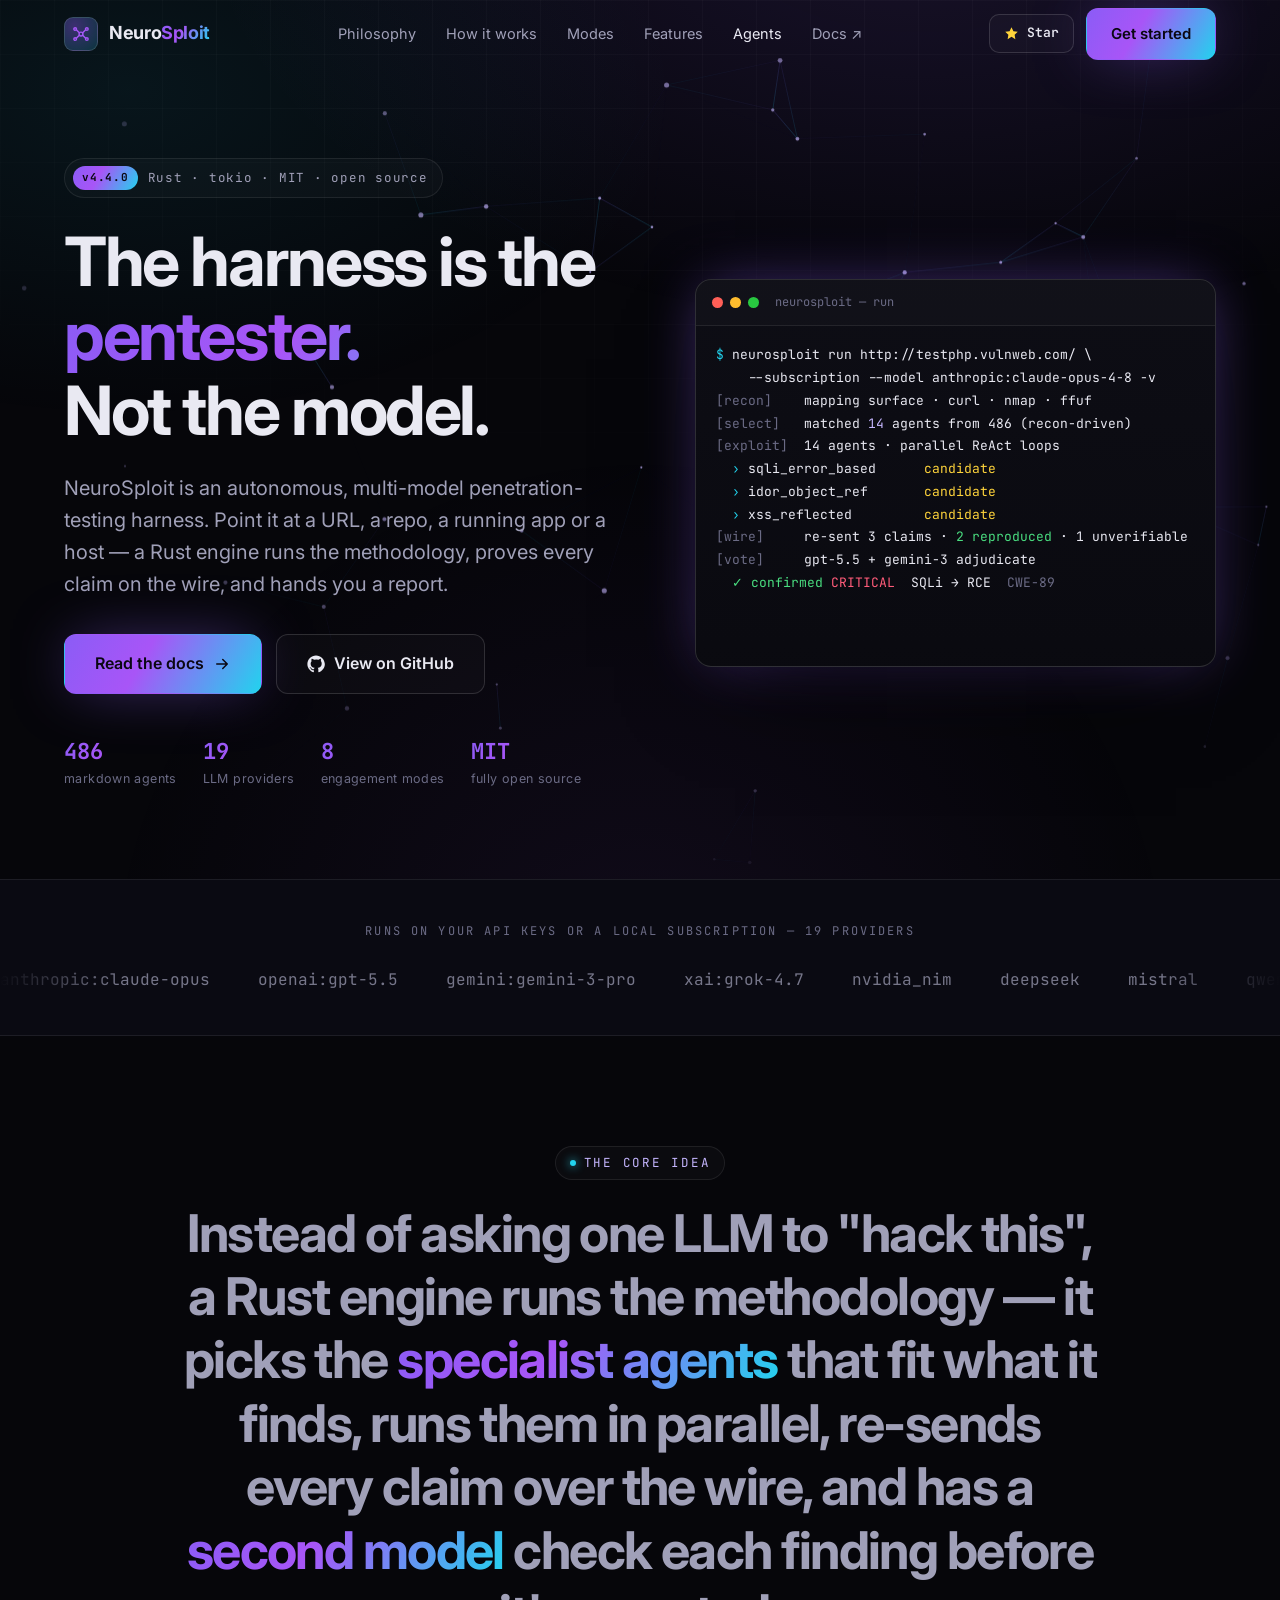
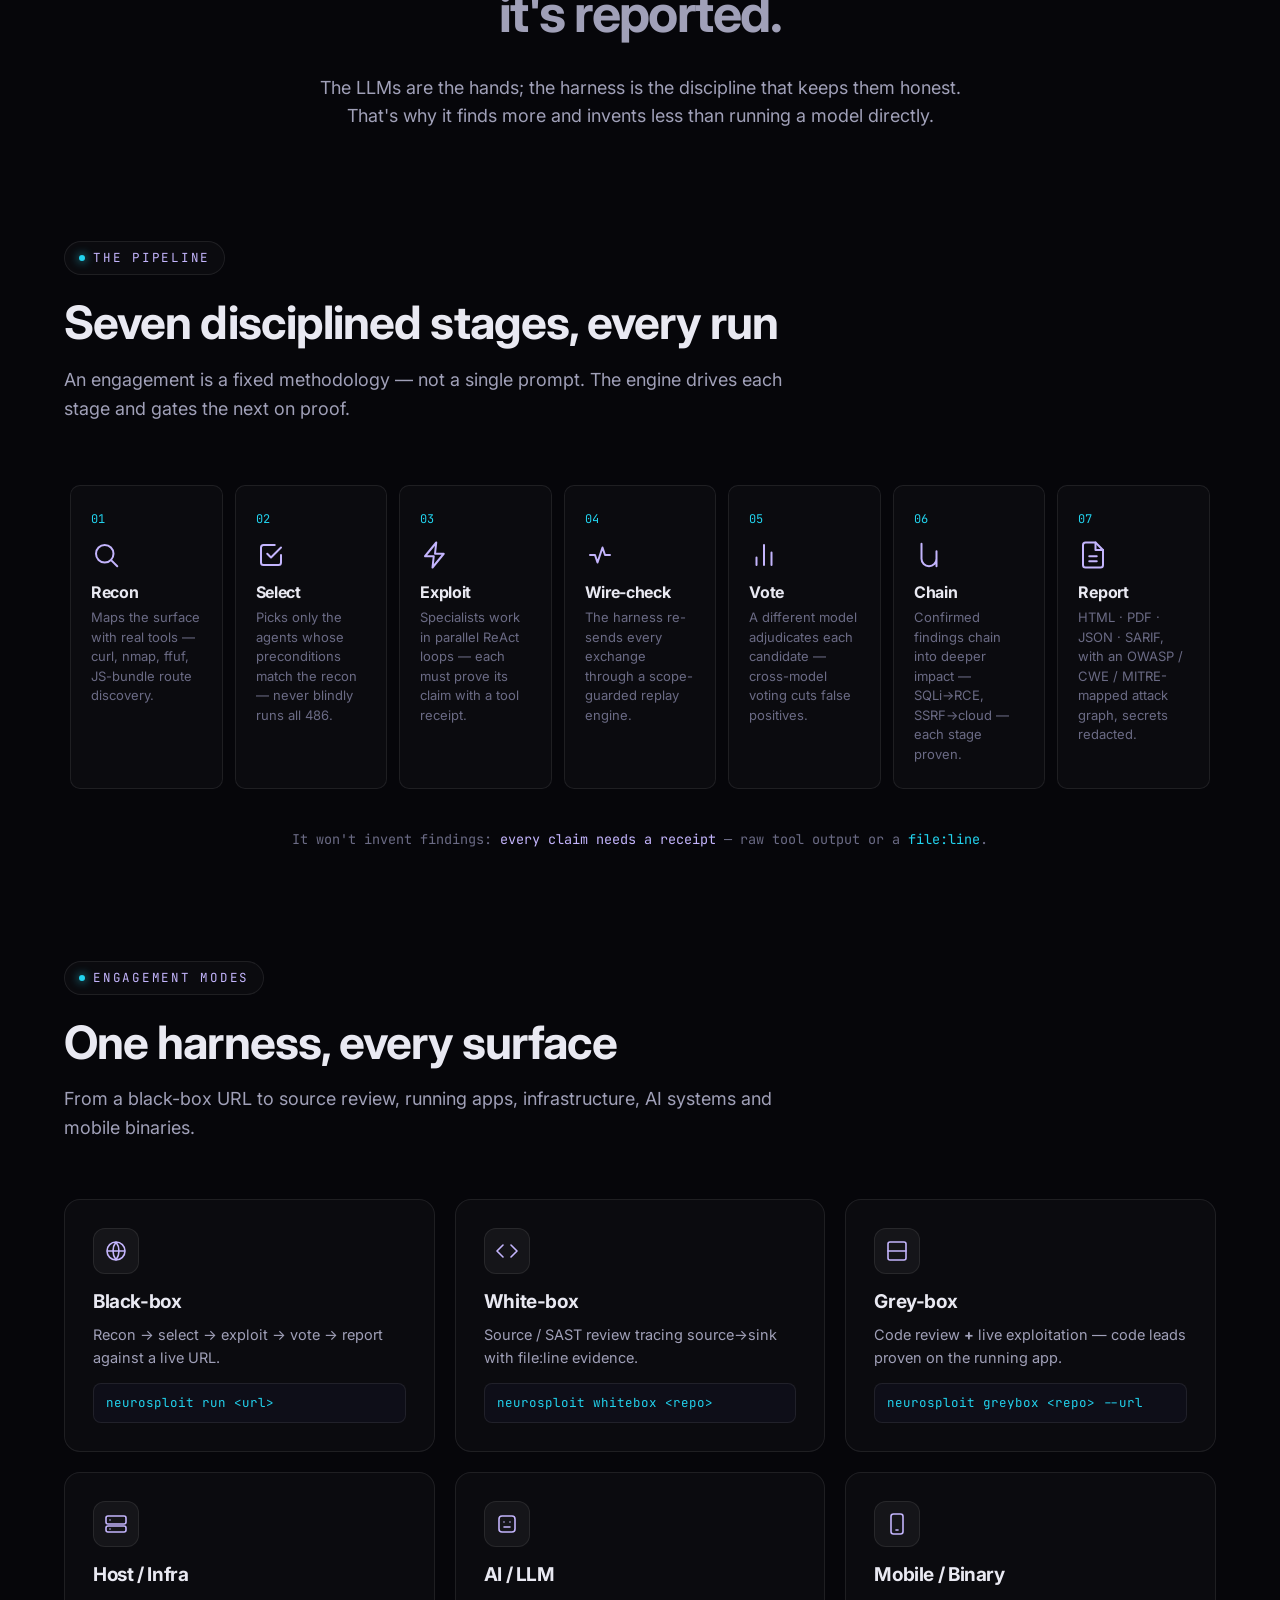
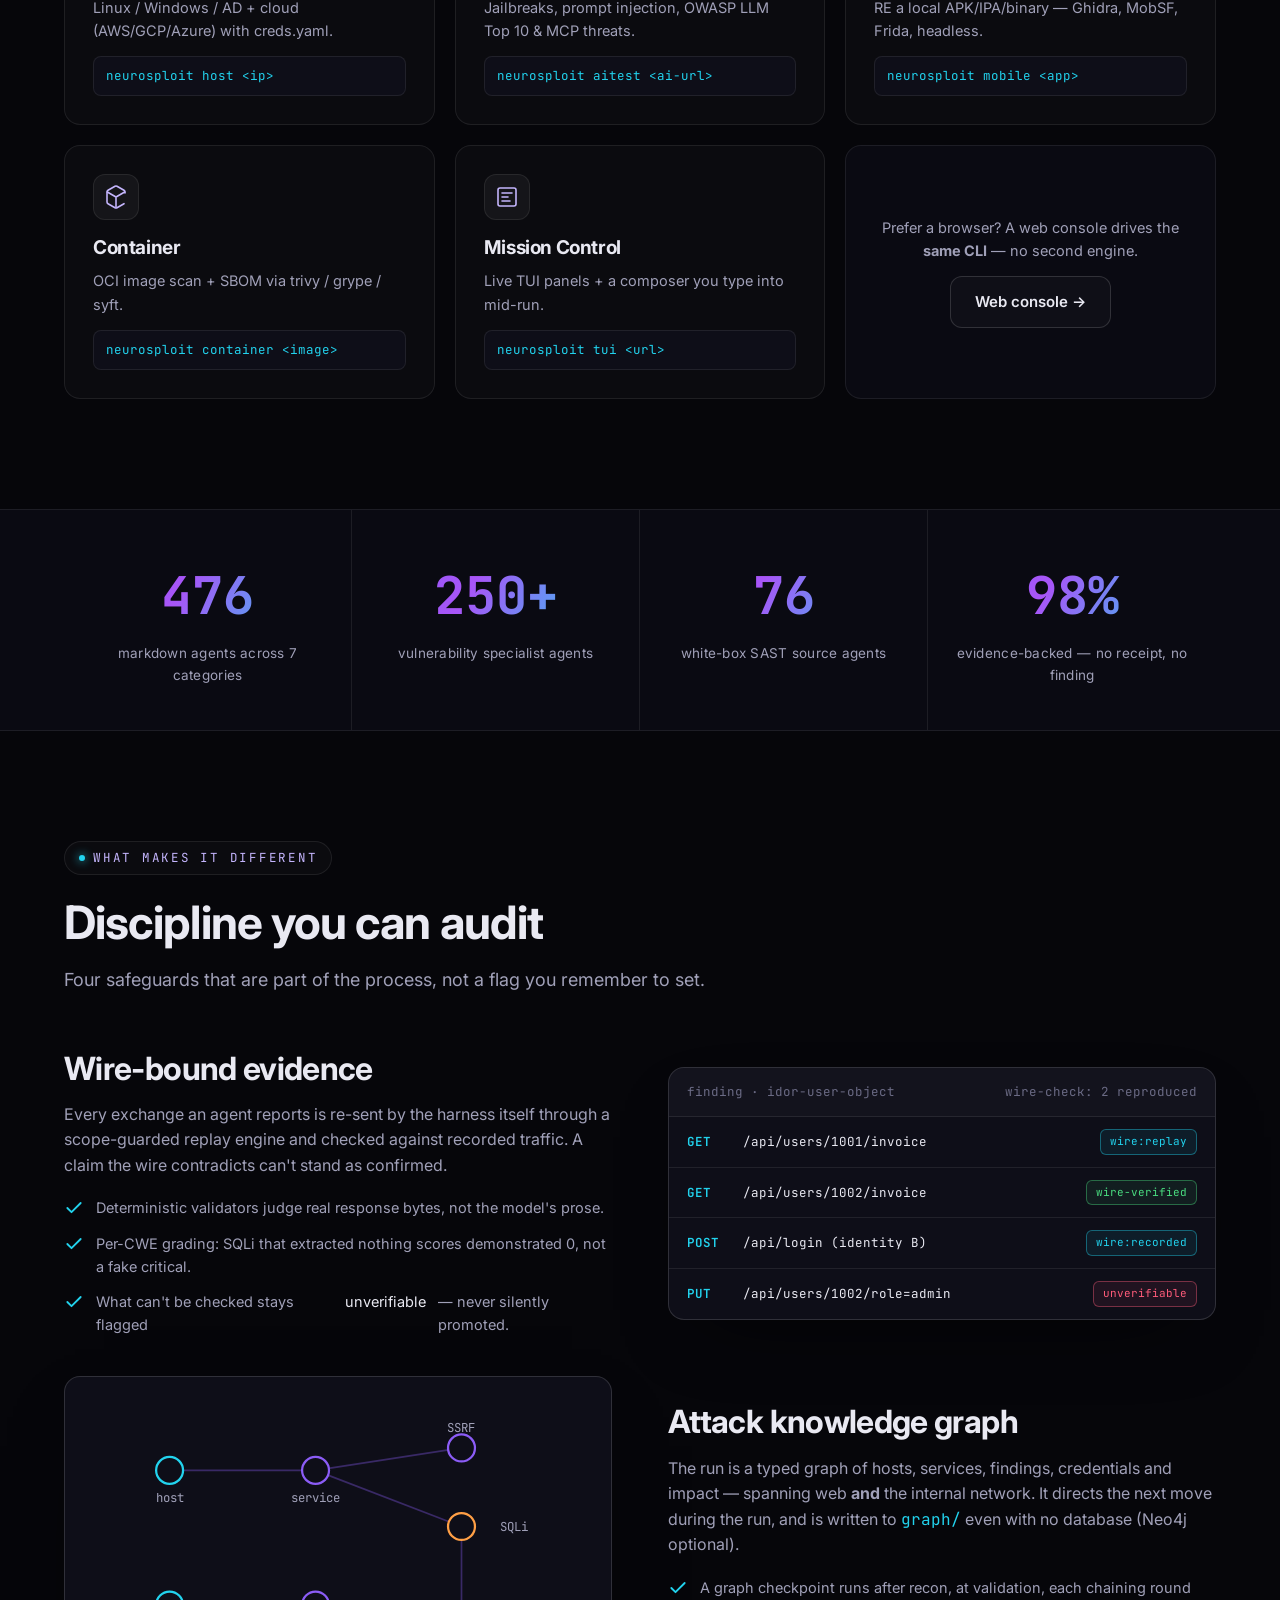
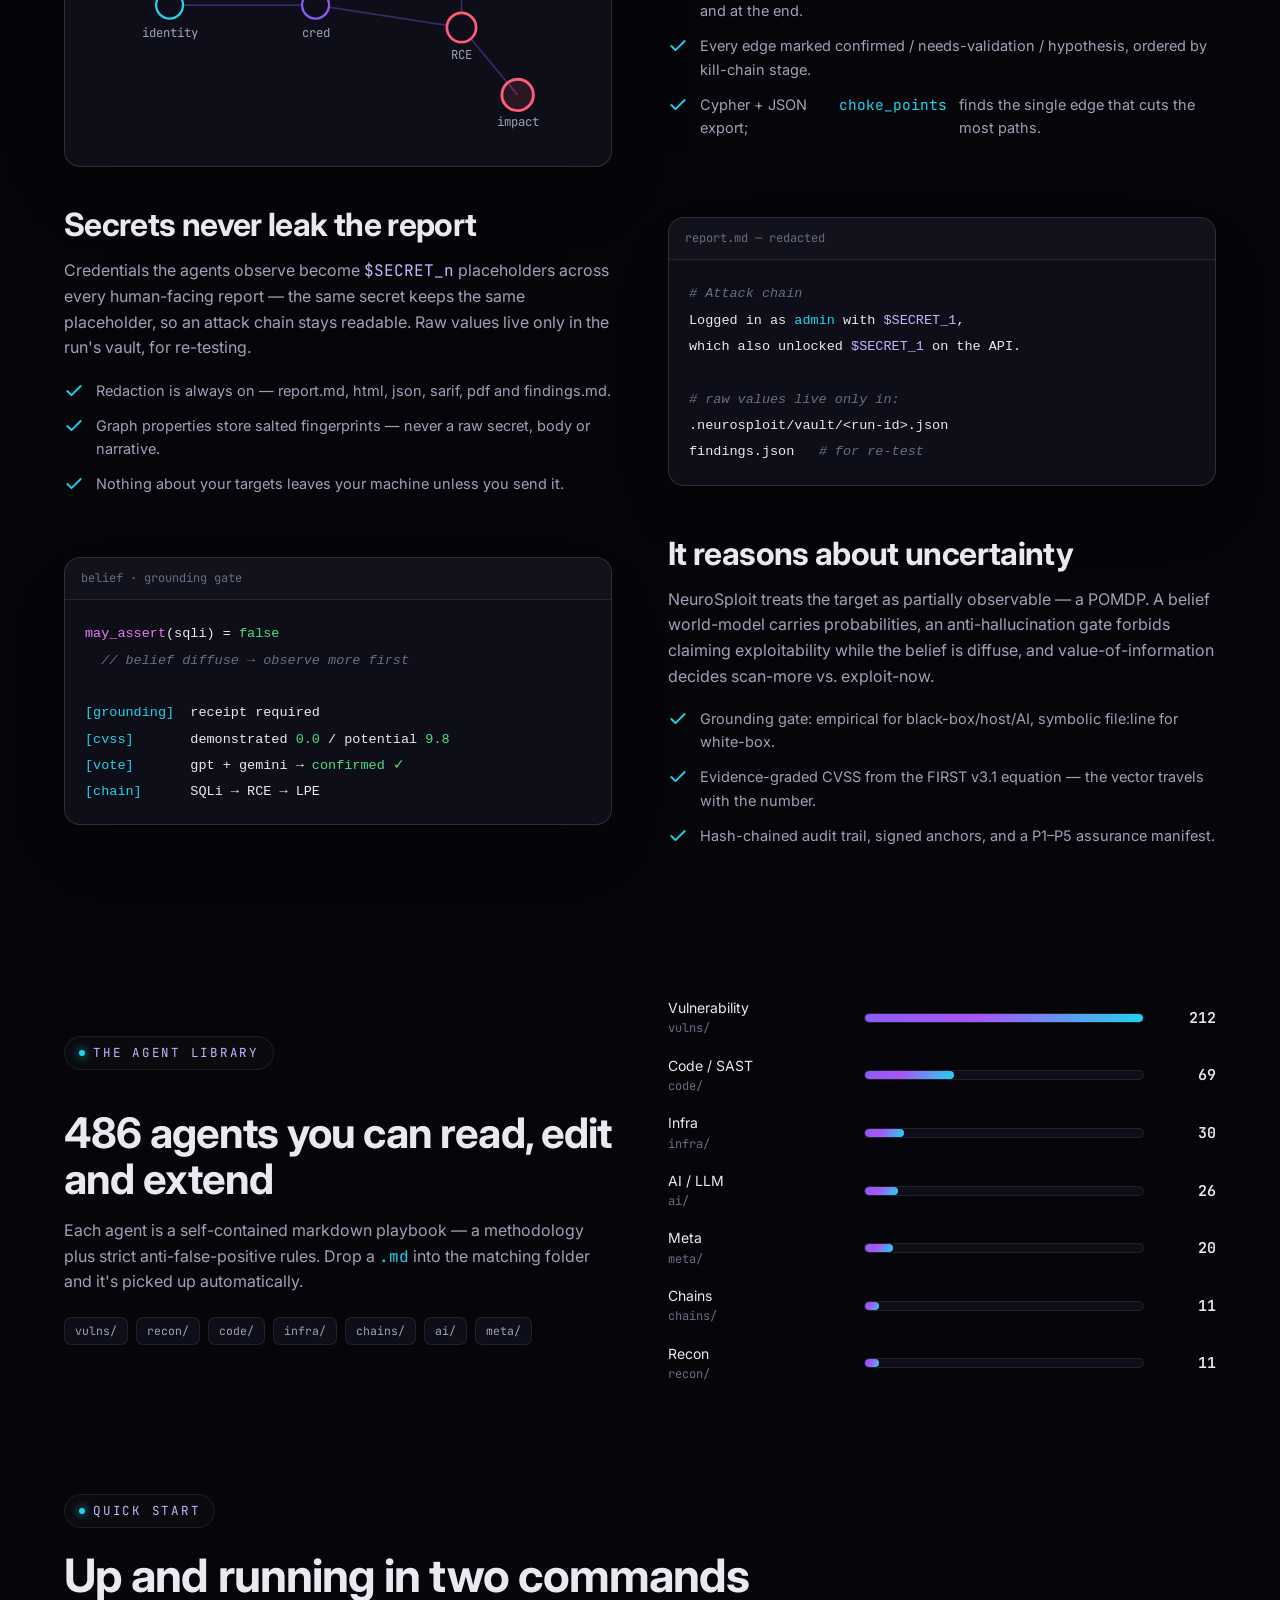
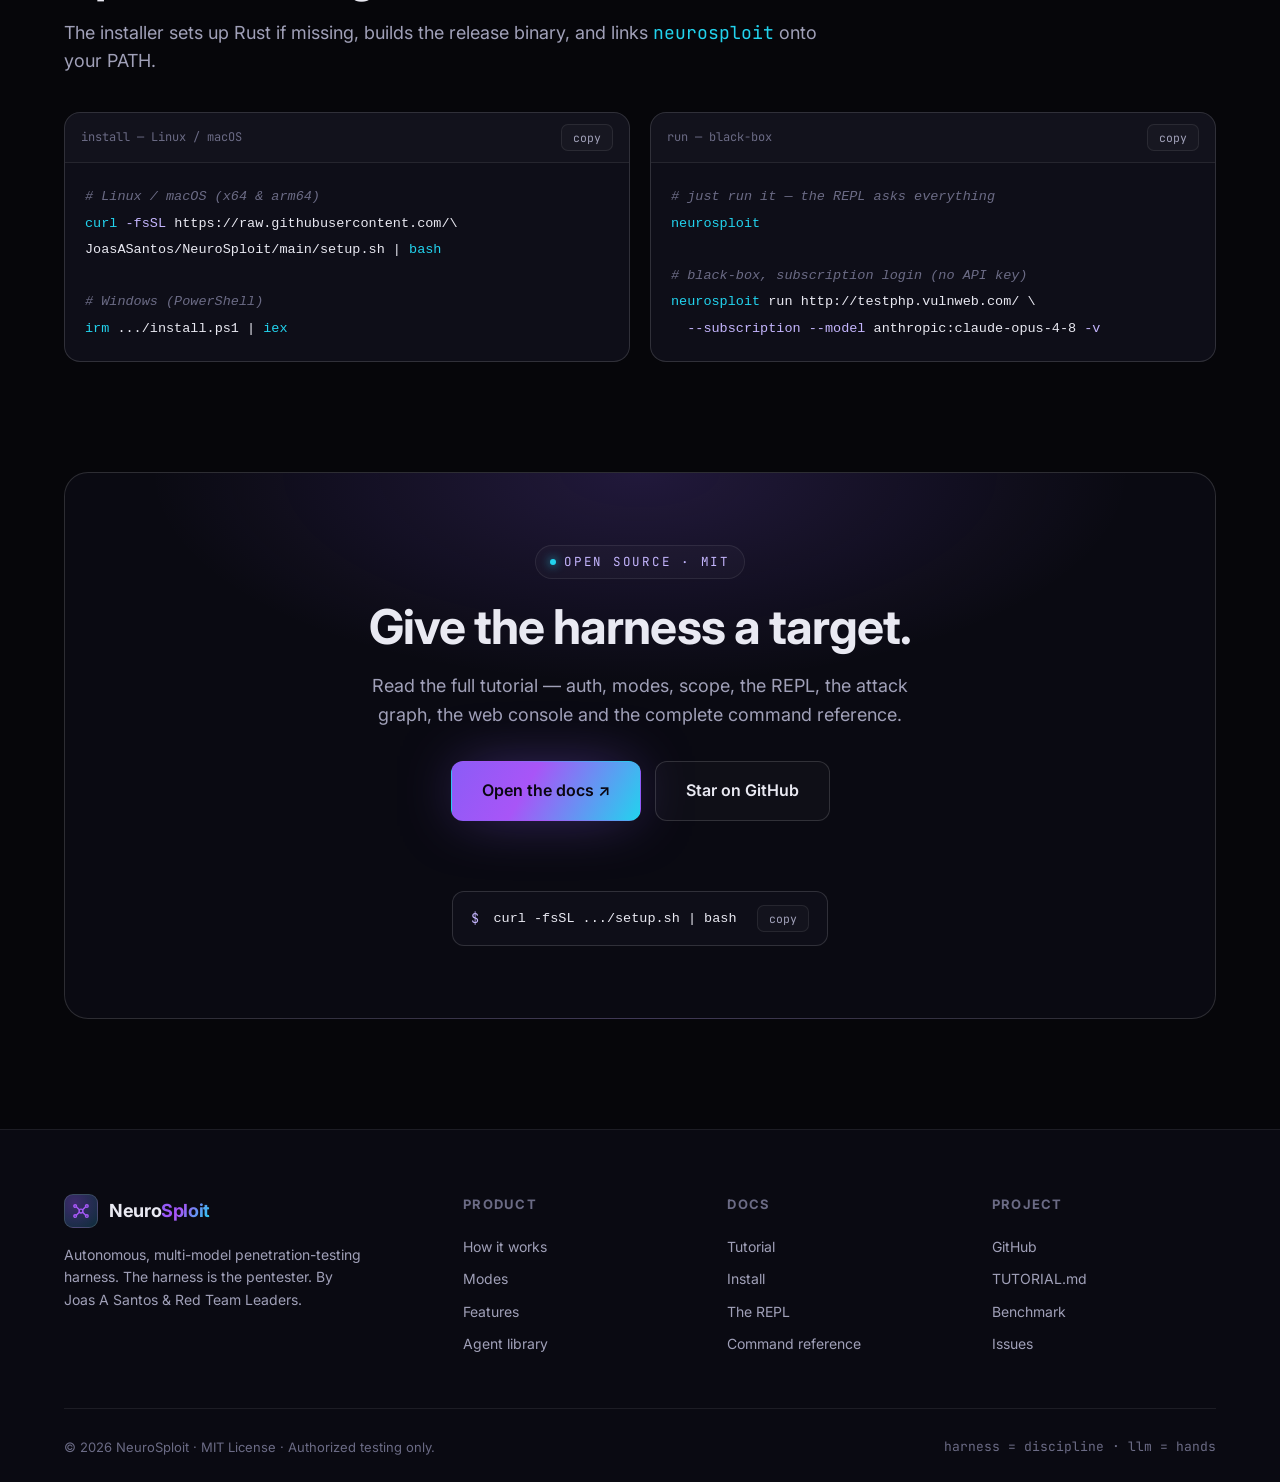
==== commit 73ff3a32: "chore: sync version to v4.4.0 Match the NeuroSploit harness release (v4.4.0) across the landing hero" ====
--- a/index.html
+++ b/index.html
@@ -64,7 +64,7 @@
   <div class="wrap">
     <div class="hero-grid">
       <div class="hero-copy">
-        <span class="hero-badge"><span class="tag">v4.3.1</span> Rust · tokio · MIT · open source</span>
+        <span class="hero-badge"><span class="tag">v4.4.0</span> Rust · tokio · MIT · open source</span>
         <h1>
           <span class="line">The harness is the</span>
           <span class="line gradient-text">pentester.</span>
